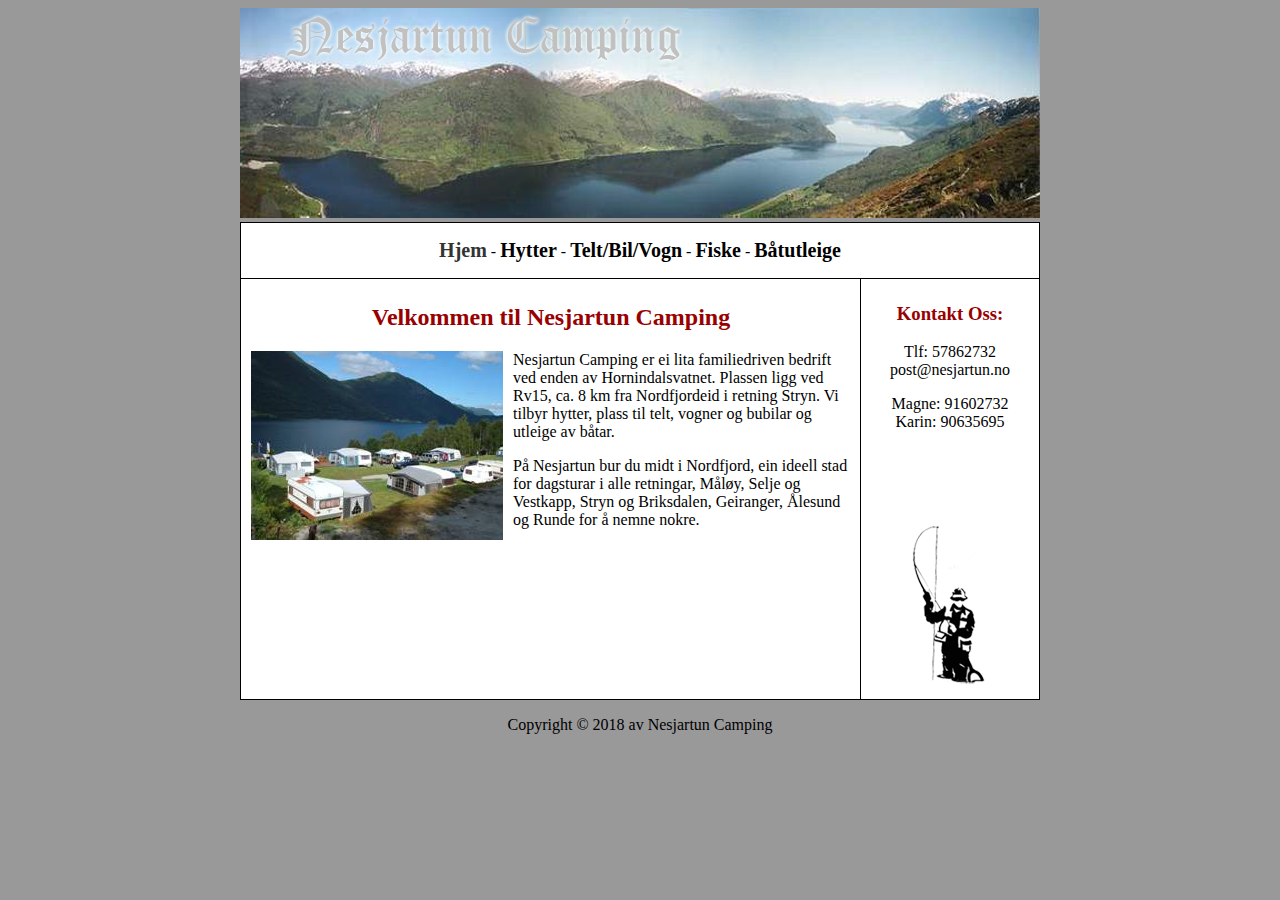
==== index.html @ 7fe9a0ff "Update index.html" ====
<!DOCTYPE html>
<html>
<head>
<meta http-equiv="Content-Type" content="text/html" />
<title>Nesjartun Camping</title>
<link rel="stylesheet" href="stylesheet.css" type="text/css" />
</head>

<body>
<div id="container">

<div id="header">
	<img src="images/header.png" alt=""/>
</div>

<div id="nav">
<p><a class="current" href="index.html">Hjem</a> - <a href="hytter.html">Hytter</a> - <a href="telt_bil_vogn.html">Telt/Bil/Vogn</a> - <a href="fiske.html">Fiske</a> - <a href="baatutleige.html">Båtutleige</a></p>
</div>

<div id="content">
<div id="main">
<h2>Velkommen til Nesjartun Camping</h2>
<img src="images/content/mal_clip_image002.jpg" alt="" width="252" height="189" style="margin-right:10px;float:left;"/>
<p>Nesjartun Camping er ei lita familiedriven bedrift ved enden av Hornindalsvatnet. Plassen ligg ved Rv15, ca. 8 km fra Nordfjordeid i retning Stryn. Vi tilbyr hytter, plass til  telt, vogner og bubilar og utleige av b&aring;tar.</p>
<p>P&aring; Nesjartun  bur du midt i Nordfjord, ein ideell stad for dagsturar i alle retningar, M&aring;l&oslash;y, Selje og Vestkapp, Stryn og Briksdalen, Geiranger, &Aring;lesund og Runde for &aring; nemne nokre.</p>
</div>

<div id="additional">
<h3>Kontakt Oss:</h3>
<p>Tlf: 57862732<br />post@nesjartun.no</p>

<p>
  Magne: 91602732<br />
  Karin: 90635695  </p>
  <p>&nbsp; </p>
</div>
<div class="bottomhack">&nbsp;</div>
</div>
</div>
</div>

<div id="footer">
<p>Copyright &copy; 2018 av Nesjartun Camping</p>
</div>

</body>
</html>
---- stylesheet.css ----
/* CSS Document */

body{
	text-align: center;
	background: #999999;
	font-family:"Times New Roman", Times, serif;
}

div#container{
	margin: 0 auto;
	padding: 0;
	width: 800px;
	/*Background #9999999 er med i body, den g�r i arv til container. Trenger ikke redeklarere den. */
	text-align: left;
	
}

div#lang{
	float:right;
	background:#999999;
	width:800px;
}
div#lang a{
	text-decoration:none;
}

img.lang{
	float:right;
	margin:5px;
	border:0px;
}

div#header{
	width:800px;
	height:auto;
	margin: 0 auto;
	background:#999999;
}
div#nav{
	text-align: center;
	border-bottom:1px solid;
	background:#FFF;
	border-left:1px solid;
	border-right:1px solid;
	border-top:1px solid;
}


div#nav a{
	font-size: 20px;
	font-weight:bold;
	text-decoration:none;
}

div#nav a:link{
	color:#000000;
}

div#nav a:visited{
	color:#000000;	
}

div#nav a:hover{
	color:#990000;	
}

div#nav a.current{
	color:#000000;	
	color:#333;
}

div#content{

	/*background:url(images/fiskemann.png) no-repeat right bottom;
	background-attachment: fixed;*/

	background-image:url(images/fiskemann.png);
	background-color: #fff;
	background-repeat:no-repeat;
	background-position:bottom right;
	border-left:1px solid;
	border-bottom:1px solid;
	border-right:1px solid; 
}

div#main{
	width: 600px;
	float: left;
	padding: 5px 2px 2px 10px;
}	
div#main a{
	text-decoration:none;
}

div#additional{
	width: 178px;
	float: right;
	padding-top:5px;
	padding-bottom: 200px;
	text-align: center;
	border-left: 1px solid #000;
	height:inherit;
}

div#additional a{
	font-size: 12px;
	font-weight:bold;
	text-decoration:none;
}

div#additional a:link{
	color:#000000;
}

div#additional a:visited{
	color:#000000;	
}

div#additional a:hover{
	color:#990000;	
}
	
div#footer{
	margin: 0 auto;
	clear: both;
}

h2{
	color:#900;
	text-align: center;
}
h3{
	color:#900;
}

.bottomhack {
	width: 619px;
	clear: both;
	border-right: 1px solid #000;
}
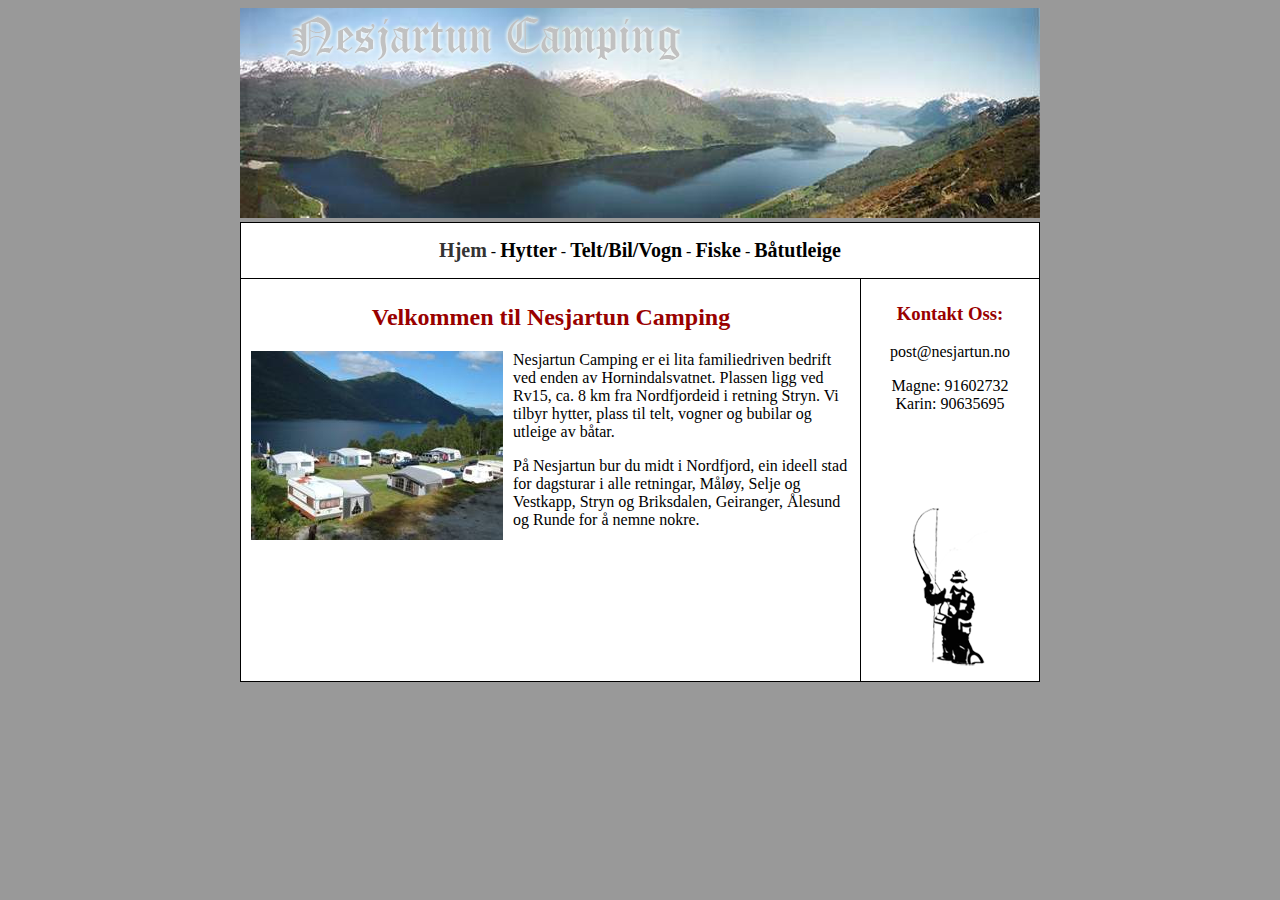
==== commit 4fb71f34: "Update index.html" ====
--- a/index.html
+++ b/index.html
@@ -1,7 +1,7 @@
 <!DOCTYPE html>
 <html>
 <head>
-<meta http-equiv="Content-Type" content="text/html" />
+<meta charset="UTF-8">
 <title>Nesjartun Camping</title>
 <link rel="stylesheet" href="stylesheet.css" type="text/css" />
 </head>
@@ -27,7 +27,7 @@
 
 <div id="additional">
 <h3>Kontakt Oss:</h3>
-<p>Tlf: 57862732<br />post@nesjartun.no</p>
+<p>post@nesjartun.no</p>
 
 <p>
   Magne: 91602732<br />
@@ -40,7 +40,7 @@
 </div>
 
 <div id="footer">
-<p>Copyright &copy; 2018 av Nesjartun Camping</p>
+<p></p>
 </div>
 
 </body>
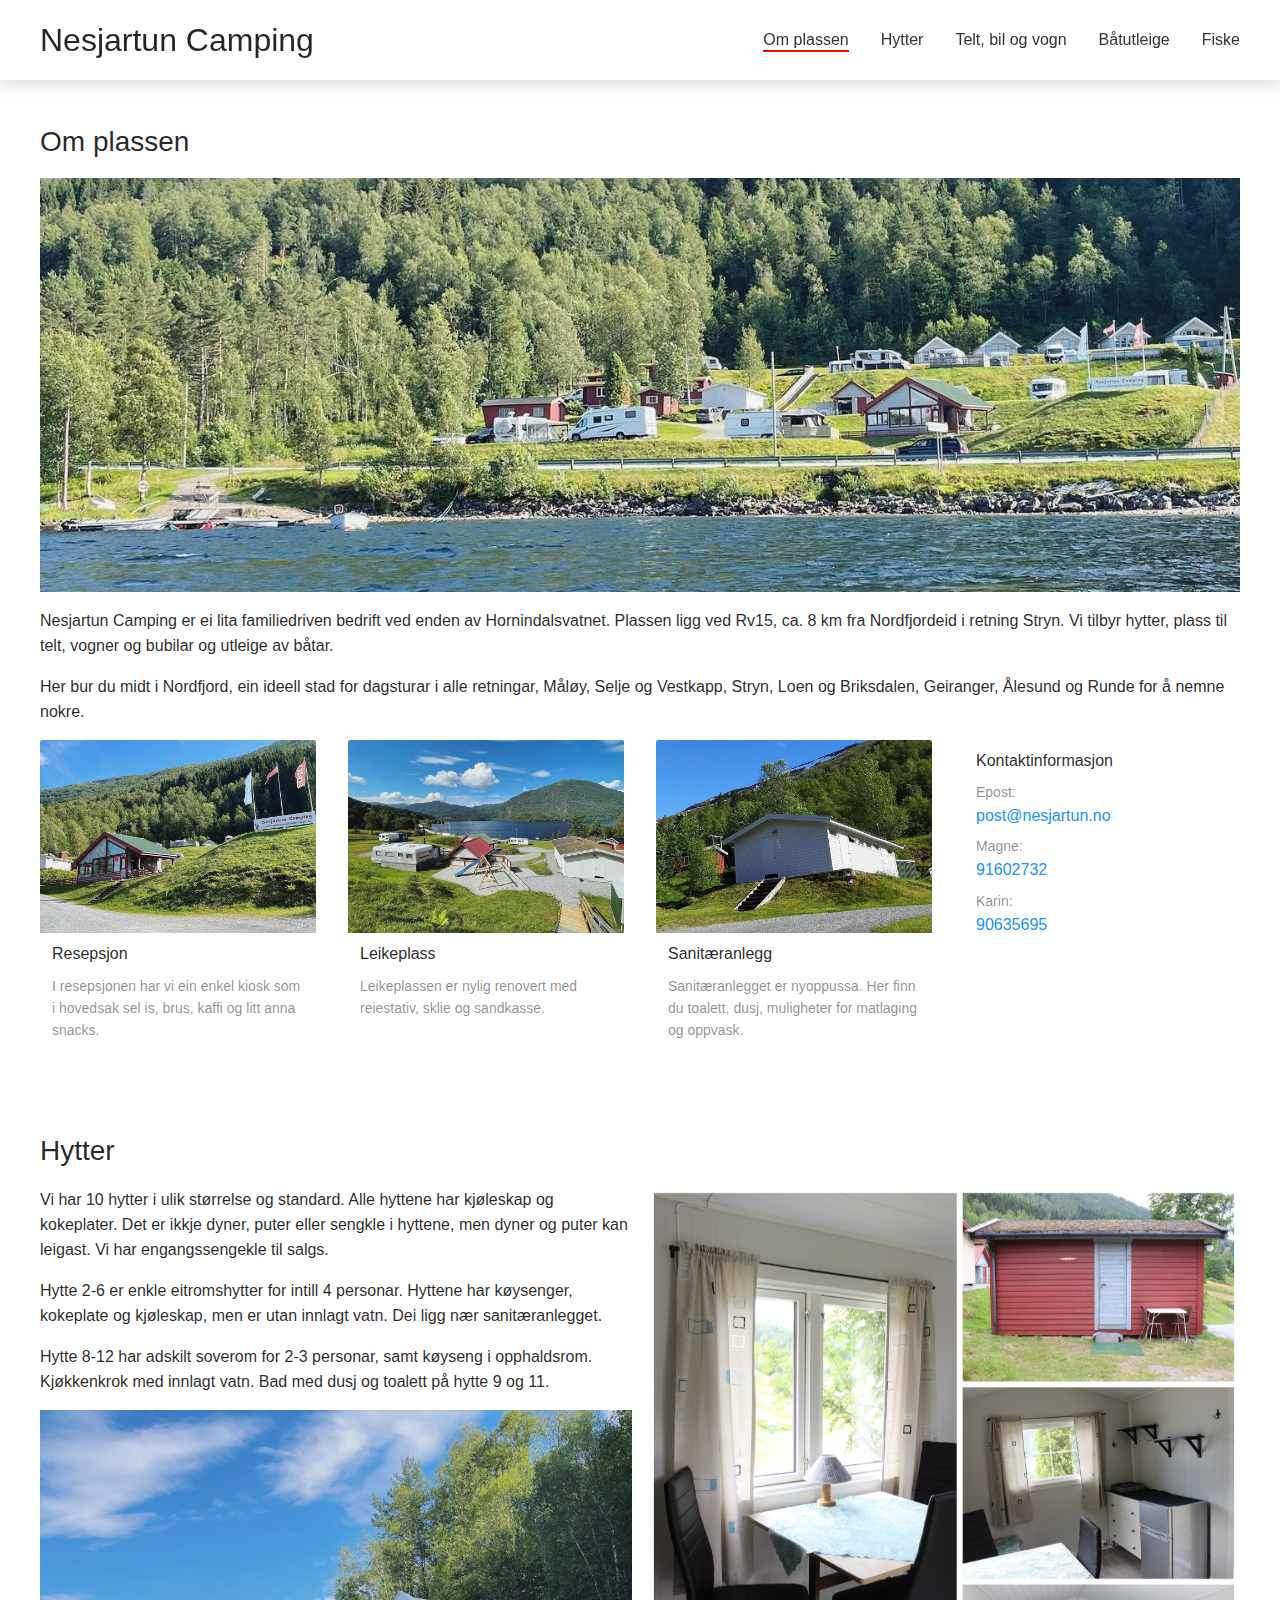
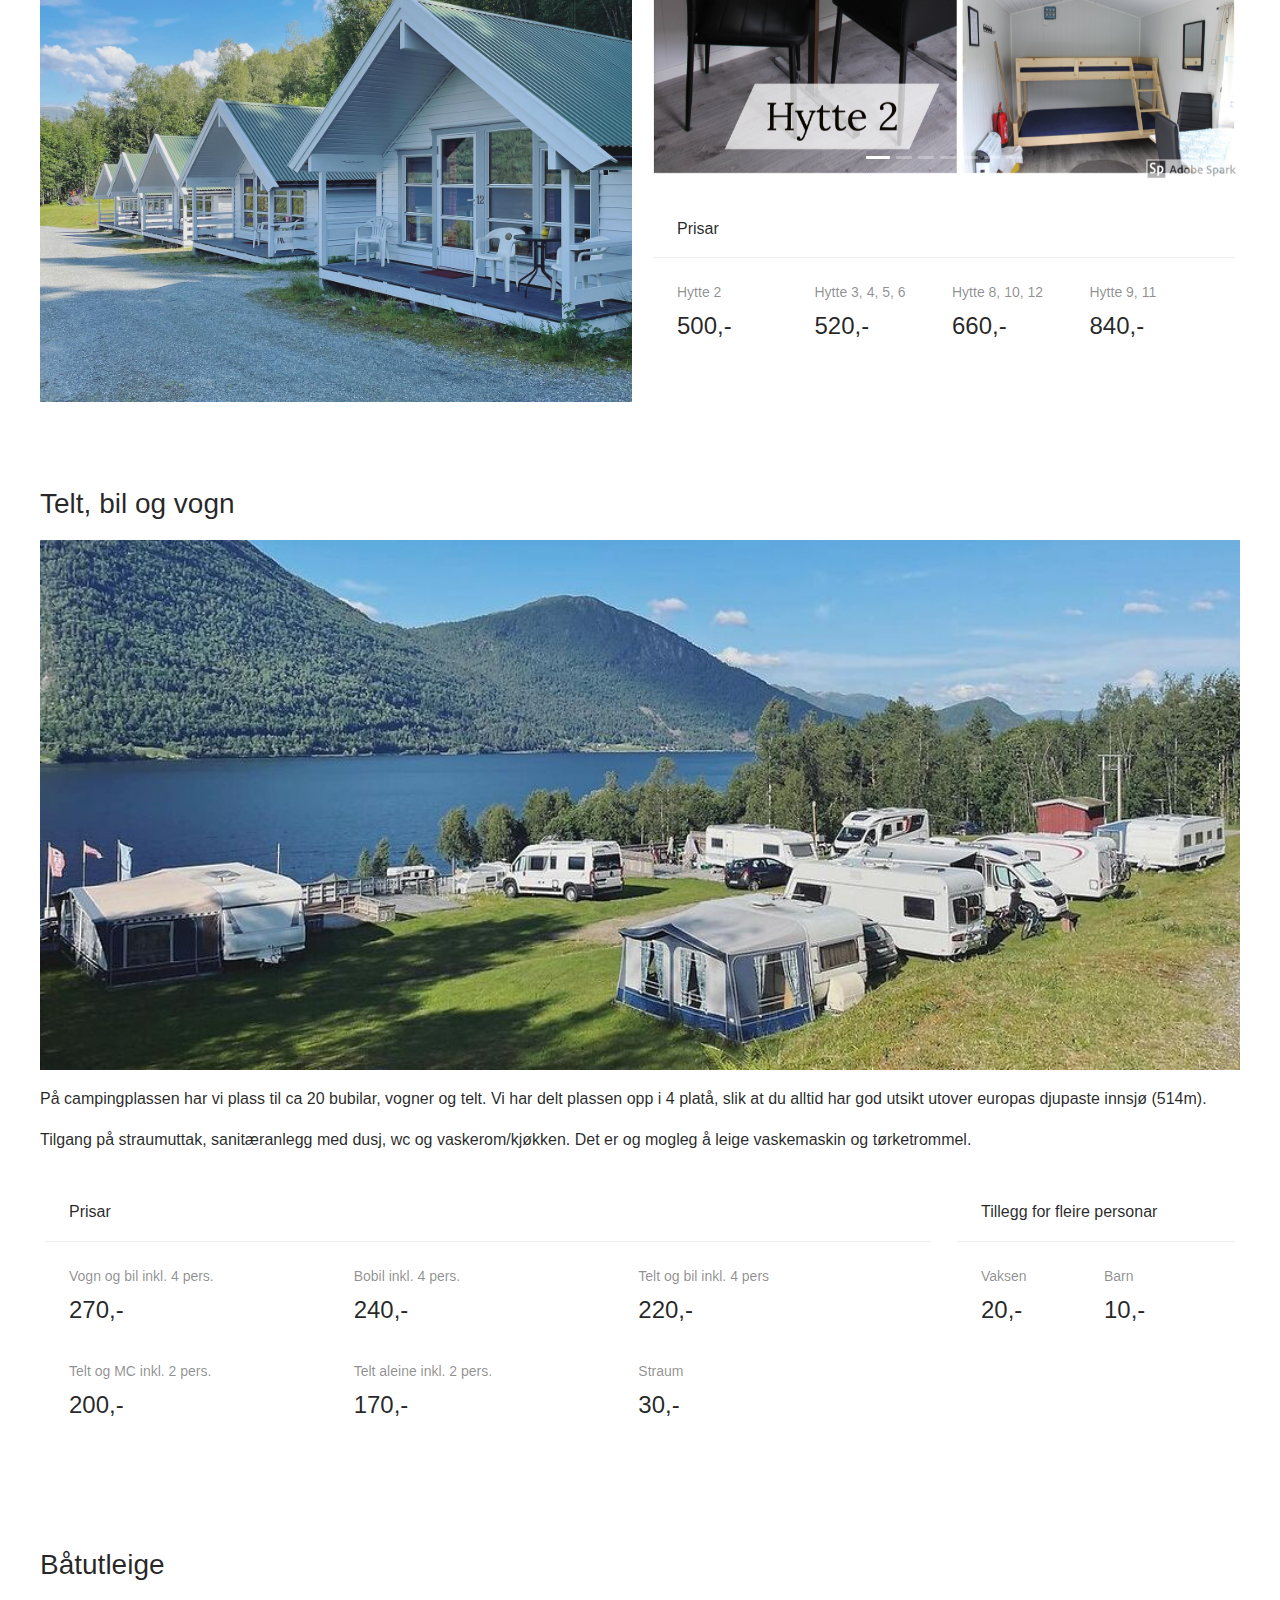
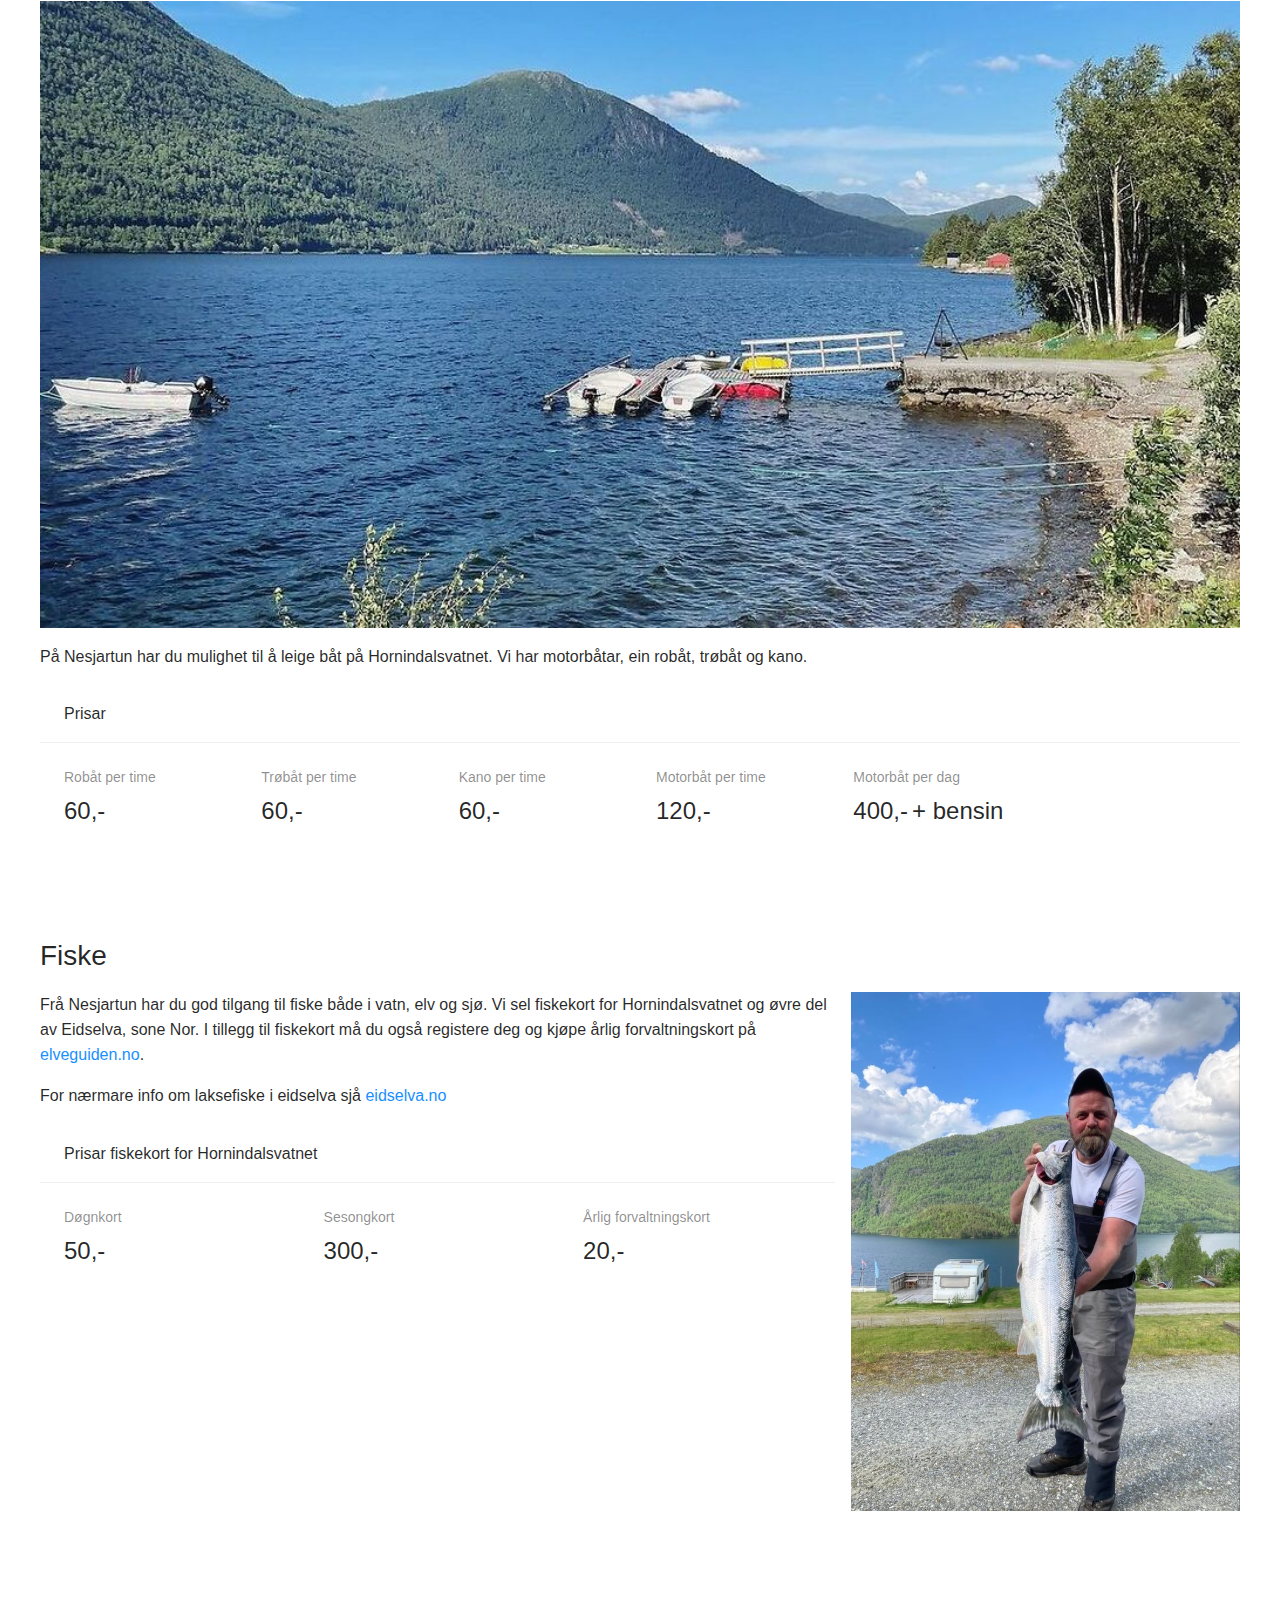
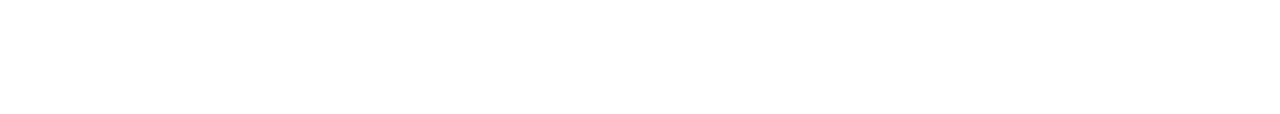
==== commit 38ffcf82: "new version" ====
--- a/index.html
+++ b/index.html
@@ -1,47 +1 @@
-<!DOCTYPE html>
-<html>
-<head>
-<meta charset="UTF-8">
-<title>Nesjartun Camping</title>
-<link rel="stylesheet" href="stylesheet.css" type="text/css" />
-</head>
-
-<body>
-<div id="container">
-
-<div id="header">
-	<img src="images/header.png" alt=""/>
-</div>
-
-<div id="nav">
-<p><a class="current" href="index.html">Hjem</a> - <a href="hytter.html">Hytter</a> - <a href="telt_bil_vogn.html">Telt/Bil/Vogn</a> - <a href="fiske.html">Fiske</a> - <a href="baatutleige.html">Båtutleige</a></p>
-</div>
-
-<div id="content">
-<div id="main">
-<h2>Velkommen til Nesjartun Camping</h2>
-<img src="images/content/mal_clip_image002.jpg" alt="" width="252" height="189" style="margin-right:10px;float:left;"/>
-<p>Nesjartun Camping er ei lita familiedriven bedrift ved enden av Hornindalsvatnet. Plassen ligg ved Rv15, ca. 8 km fra Nordfjordeid i retning Stryn. Vi tilbyr hytter, plass til  telt, vogner og bubilar og utleige av b&aring;tar.</p>
-<p>P&aring; Nesjartun  bur du midt i Nordfjord, ein ideell stad for dagsturar i alle retningar, M&aring;l&oslash;y, Selje og Vestkapp, Stryn og Briksdalen, Geiranger, &Aring;lesund og Runde for &aring; nemne nokre.</p>
-</div>
-
-<div id="additional">
-<h3>Kontakt Oss:</h3>
-<p>post@nesjartun.no</p>
-
-<p>
-  Magne: 91602732<br />
-  Karin: 90635695  </p>
-  <p>&nbsp; </p>
-</div>
-<div class="bottomhack">&nbsp;</div>
-</div>
-</div>
-</div>
-
-<div id="footer">
-<p></p>
-</div>
-
-</body>
-</html>
+<!doctype html><html lang="en"><head><meta charset="utf-8"/><meta name="viewport" content="width=device-width,initial-scale=1"/><meta name="theme-color" content="#000000"/><meta name="description" content=""/><link rel="apple-touch-icon" href="./logo192.png"/><link rel="manifest" href="./manifest.json"/><title>Nesjartun Camping</title><script defer="defer" src="./static/js/main.02d93a96.js"></script><link href="./static/css/main.74d9a696.css" rel="stylesheet"></head><body><noscript>You need to enable JavaScript to run this app.</noscript><div id="root"></div></body></html>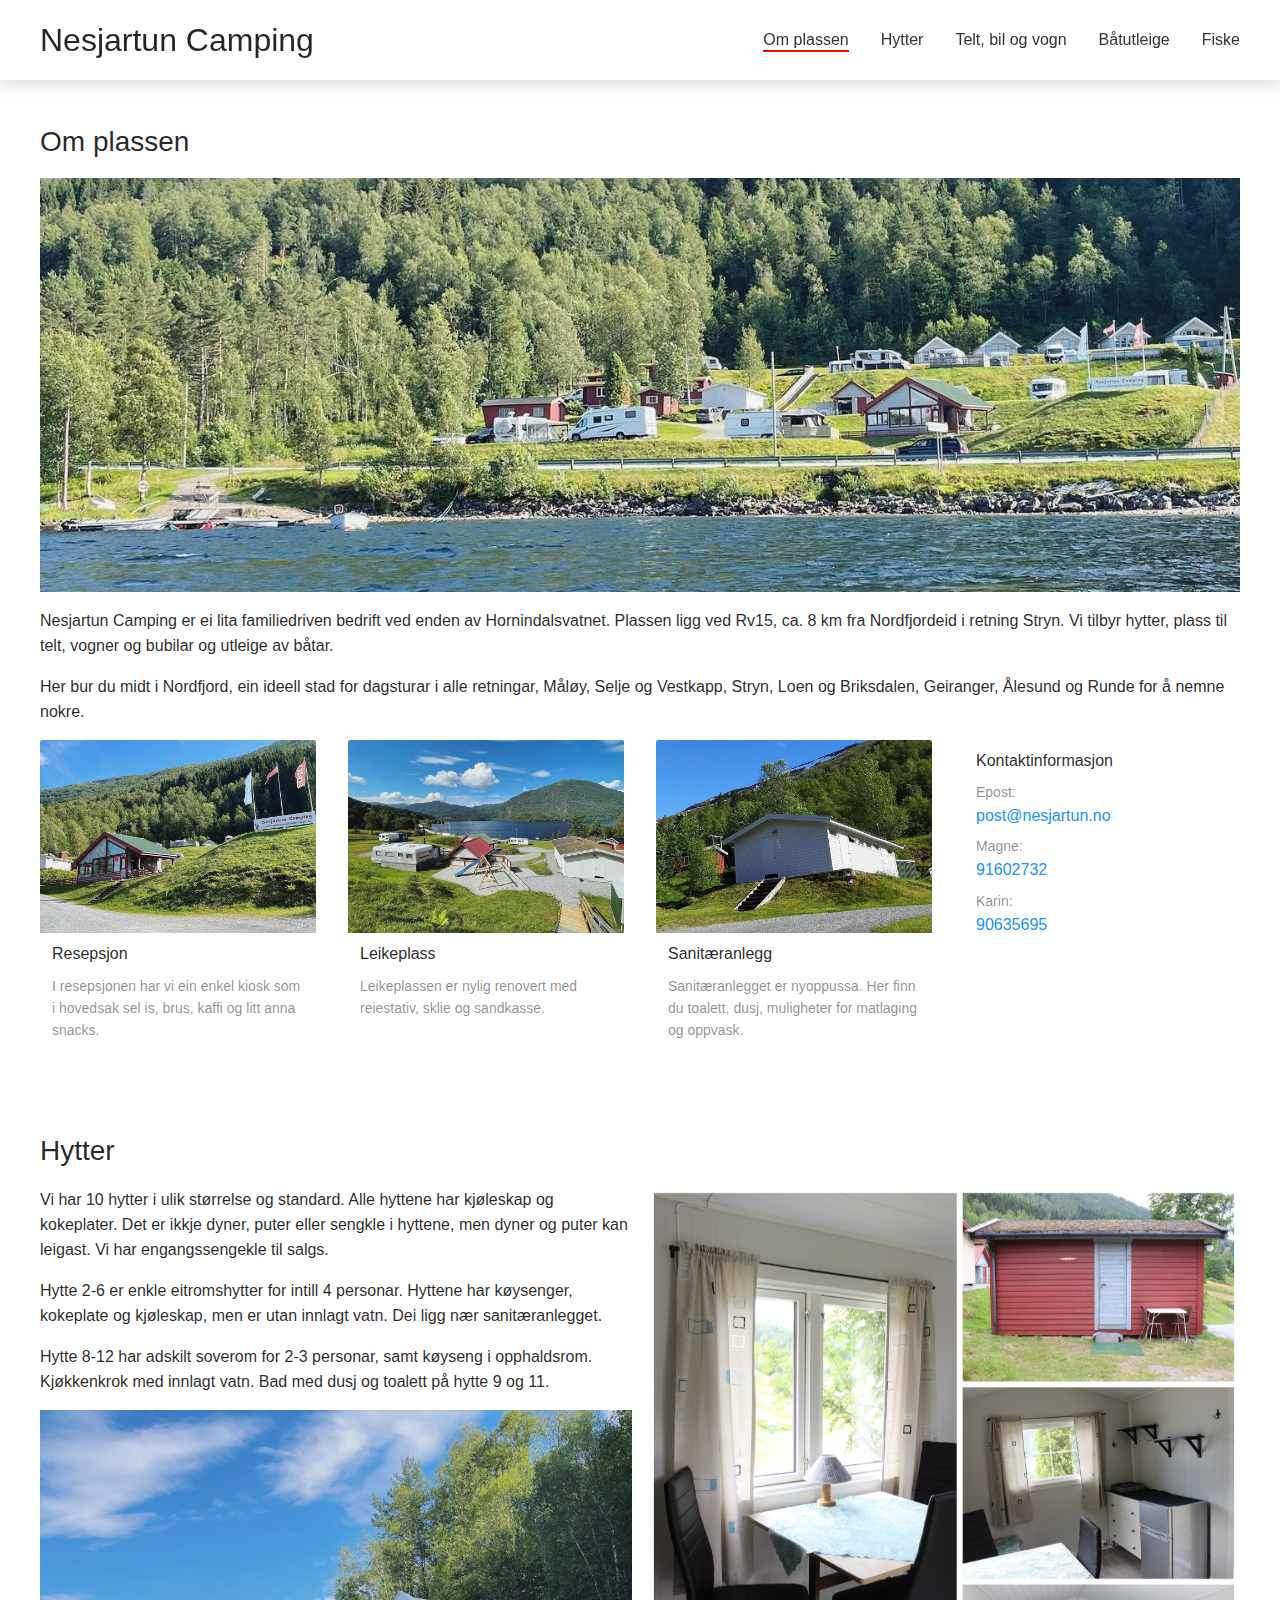
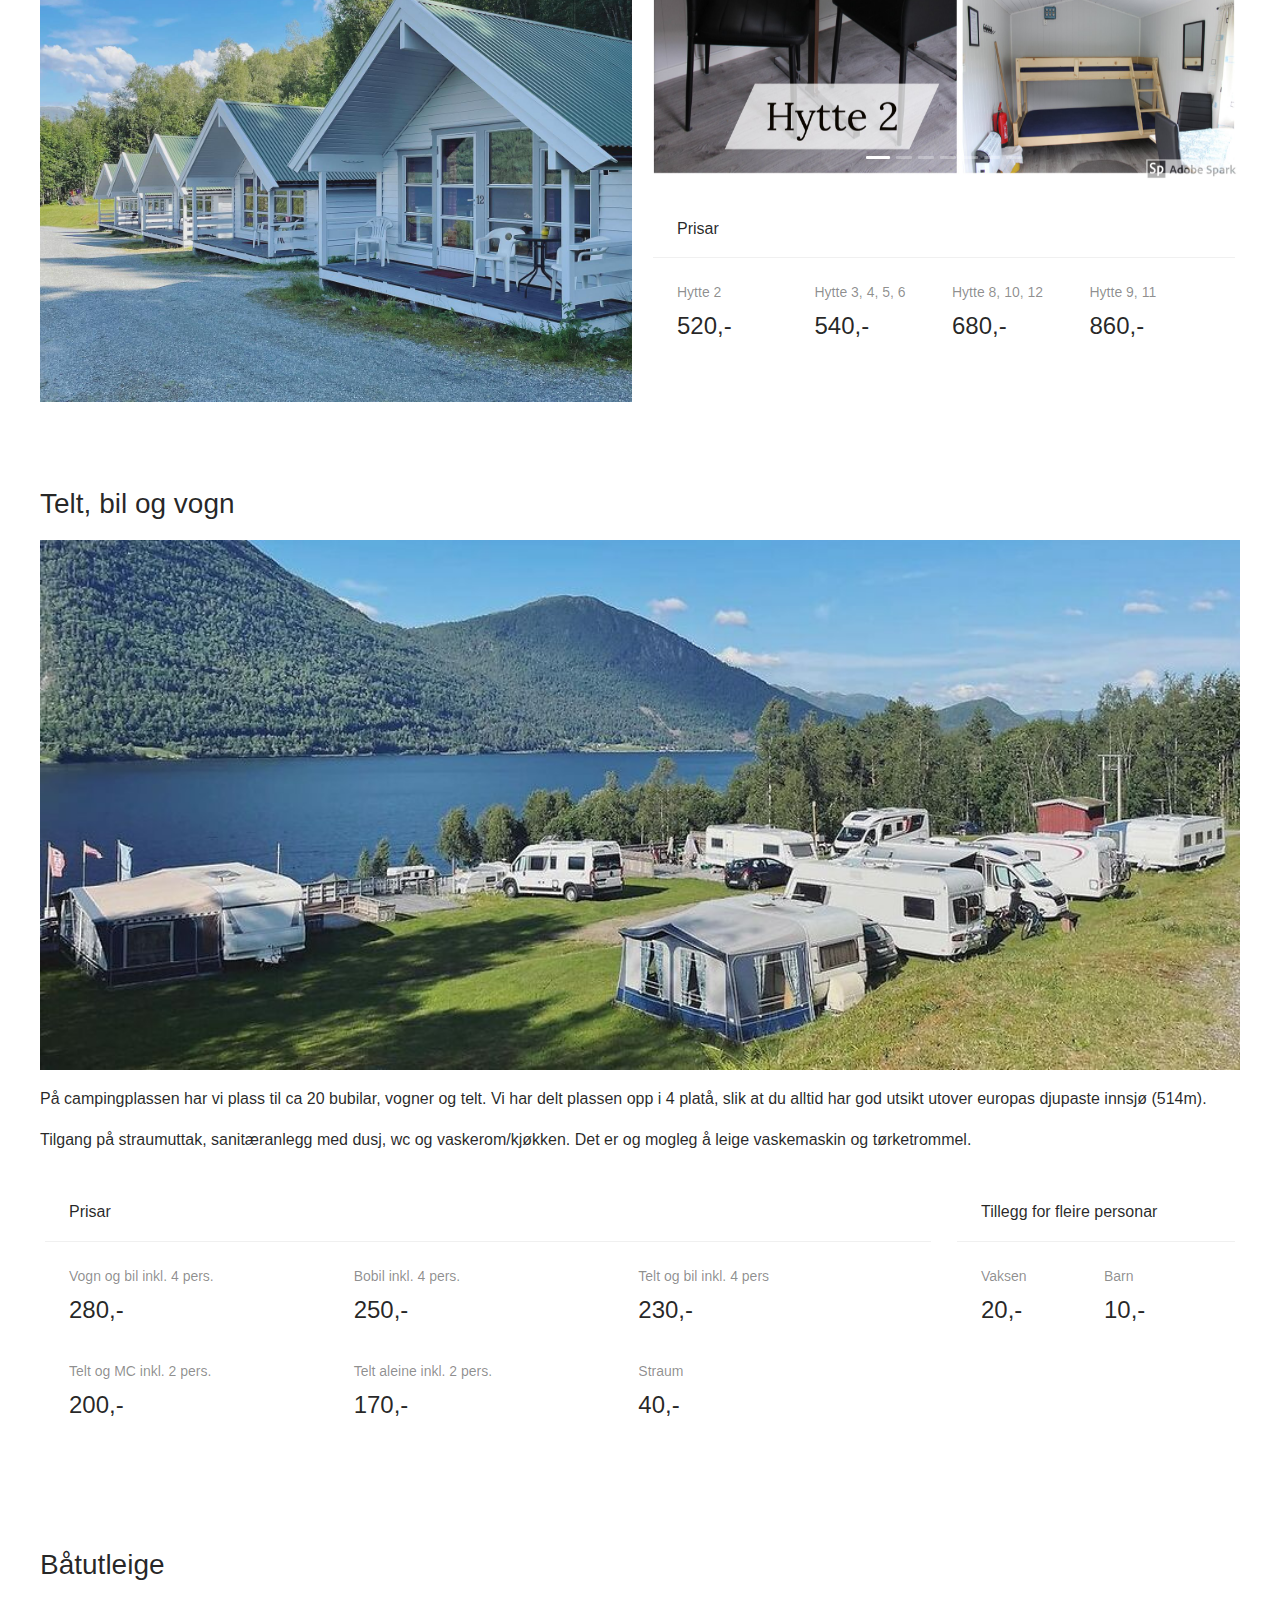
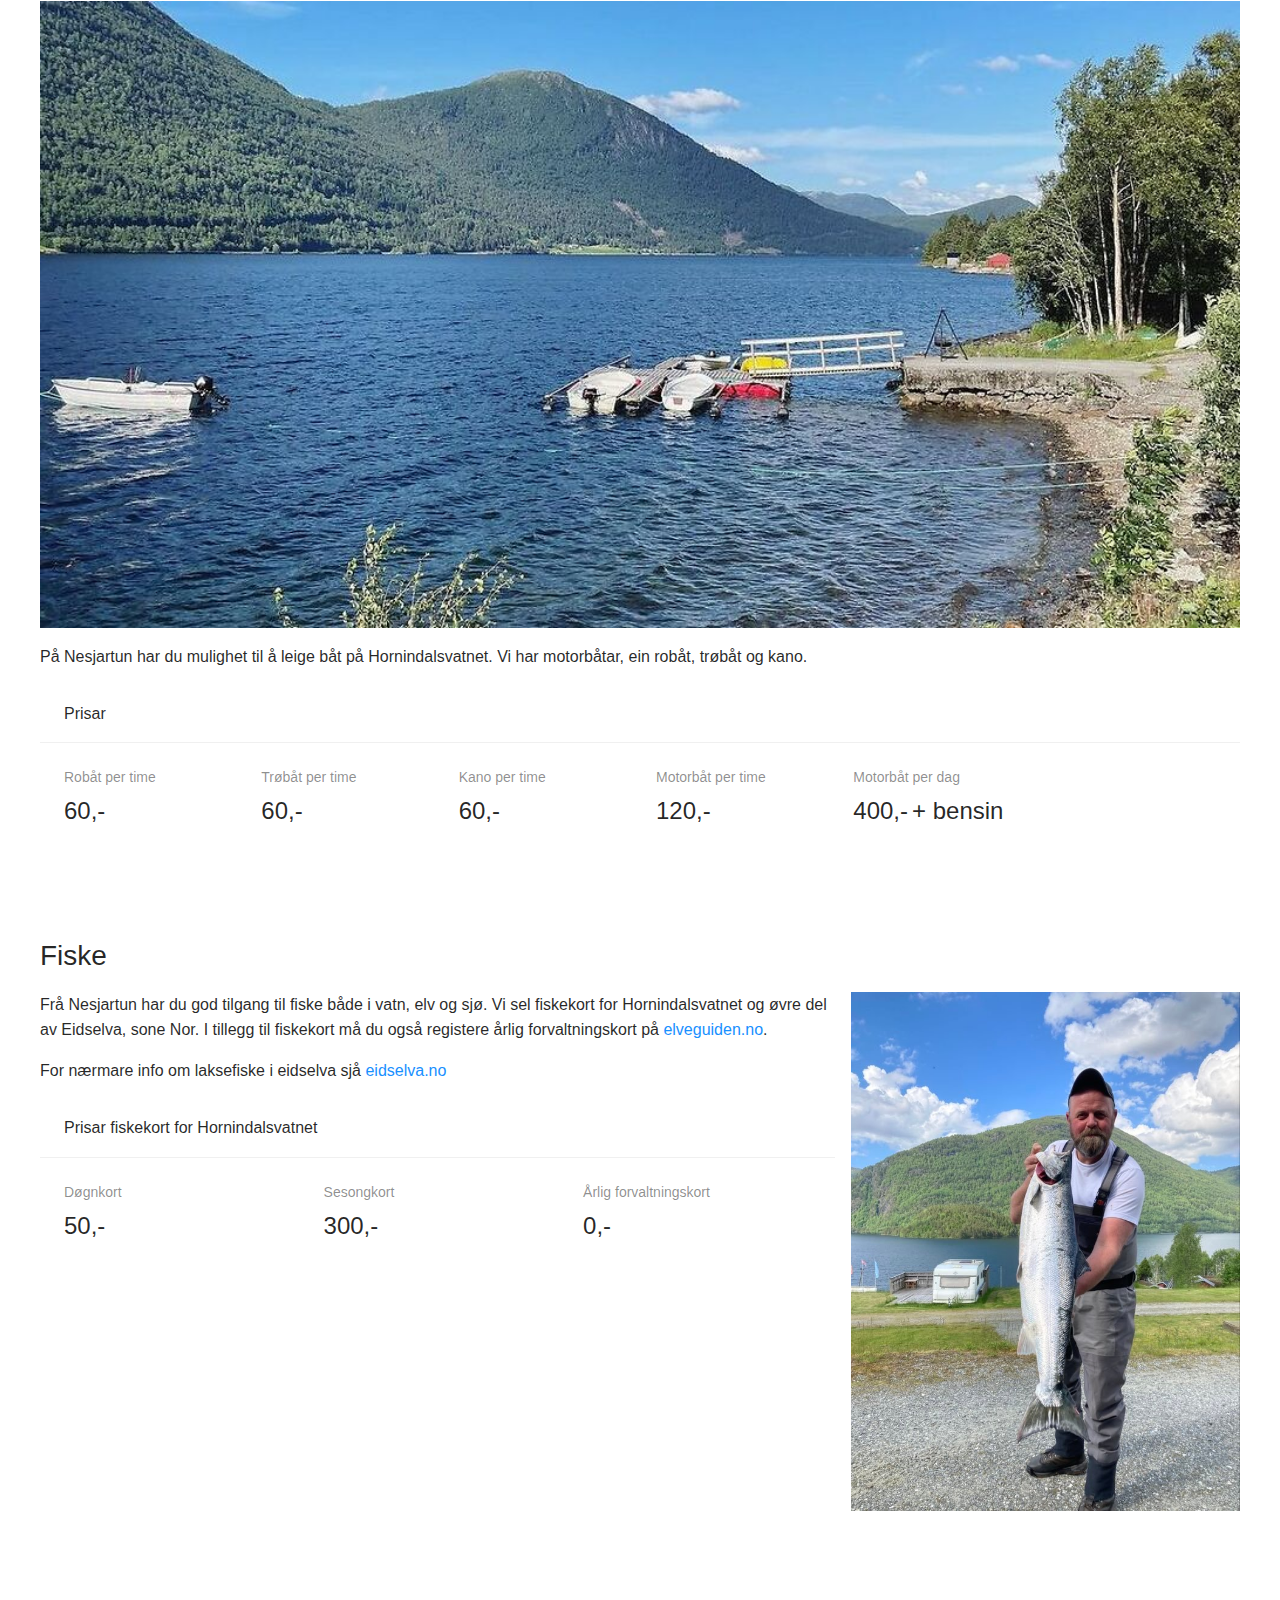
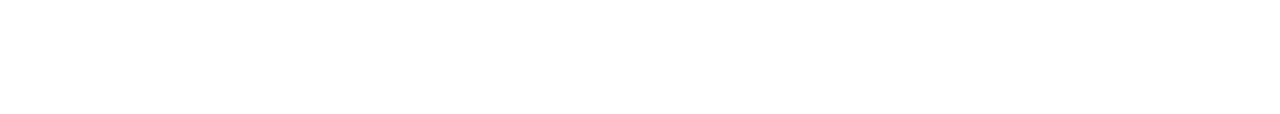
==== commit 4e7670ba: "update prices" ====
--- a/index.html
+++ b/index.html
@@ -1 +1 @@
-<!doctype html><html lang="en"><head><meta charset="utf-8"/><meta name="viewport" content="width=device-width,initial-scale=1"/><meta name="theme-color" content="#000000"/><meta name="description" content=""/><link rel="apple-touch-icon" href="./logo192.png"/><link rel="manifest" href="./manifest.json"/><title>Nesjartun Camping</title><script defer="defer" src="./static/js/main.02d93a96.js"></script><link href="./static/css/main.74d9a696.css" rel="stylesheet"></head><body><noscript>You need to enable JavaScript to run this app.</noscript><div id="root"></div></body></html>+<!doctype html><html lang="en"><head><meta charset="utf-8"/><meta name="viewport" content="width=device-width,initial-scale=1"/><meta name="theme-color" content="#000000"/><meta name="description" content=""/><link rel="apple-touch-icon" href="./logo192.png"/><link rel="manifest" href="./manifest.json"/><title>Nesjartun Camping</title><script defer="defer" src="./static/js/main.782cce8e.js"></script><link href="./static/css/main.74d9a696.css" rel="stylesheet"></head><body><noscript>You need to enable JavaScript to run this app.</noscript><div id="root"></div></body></html>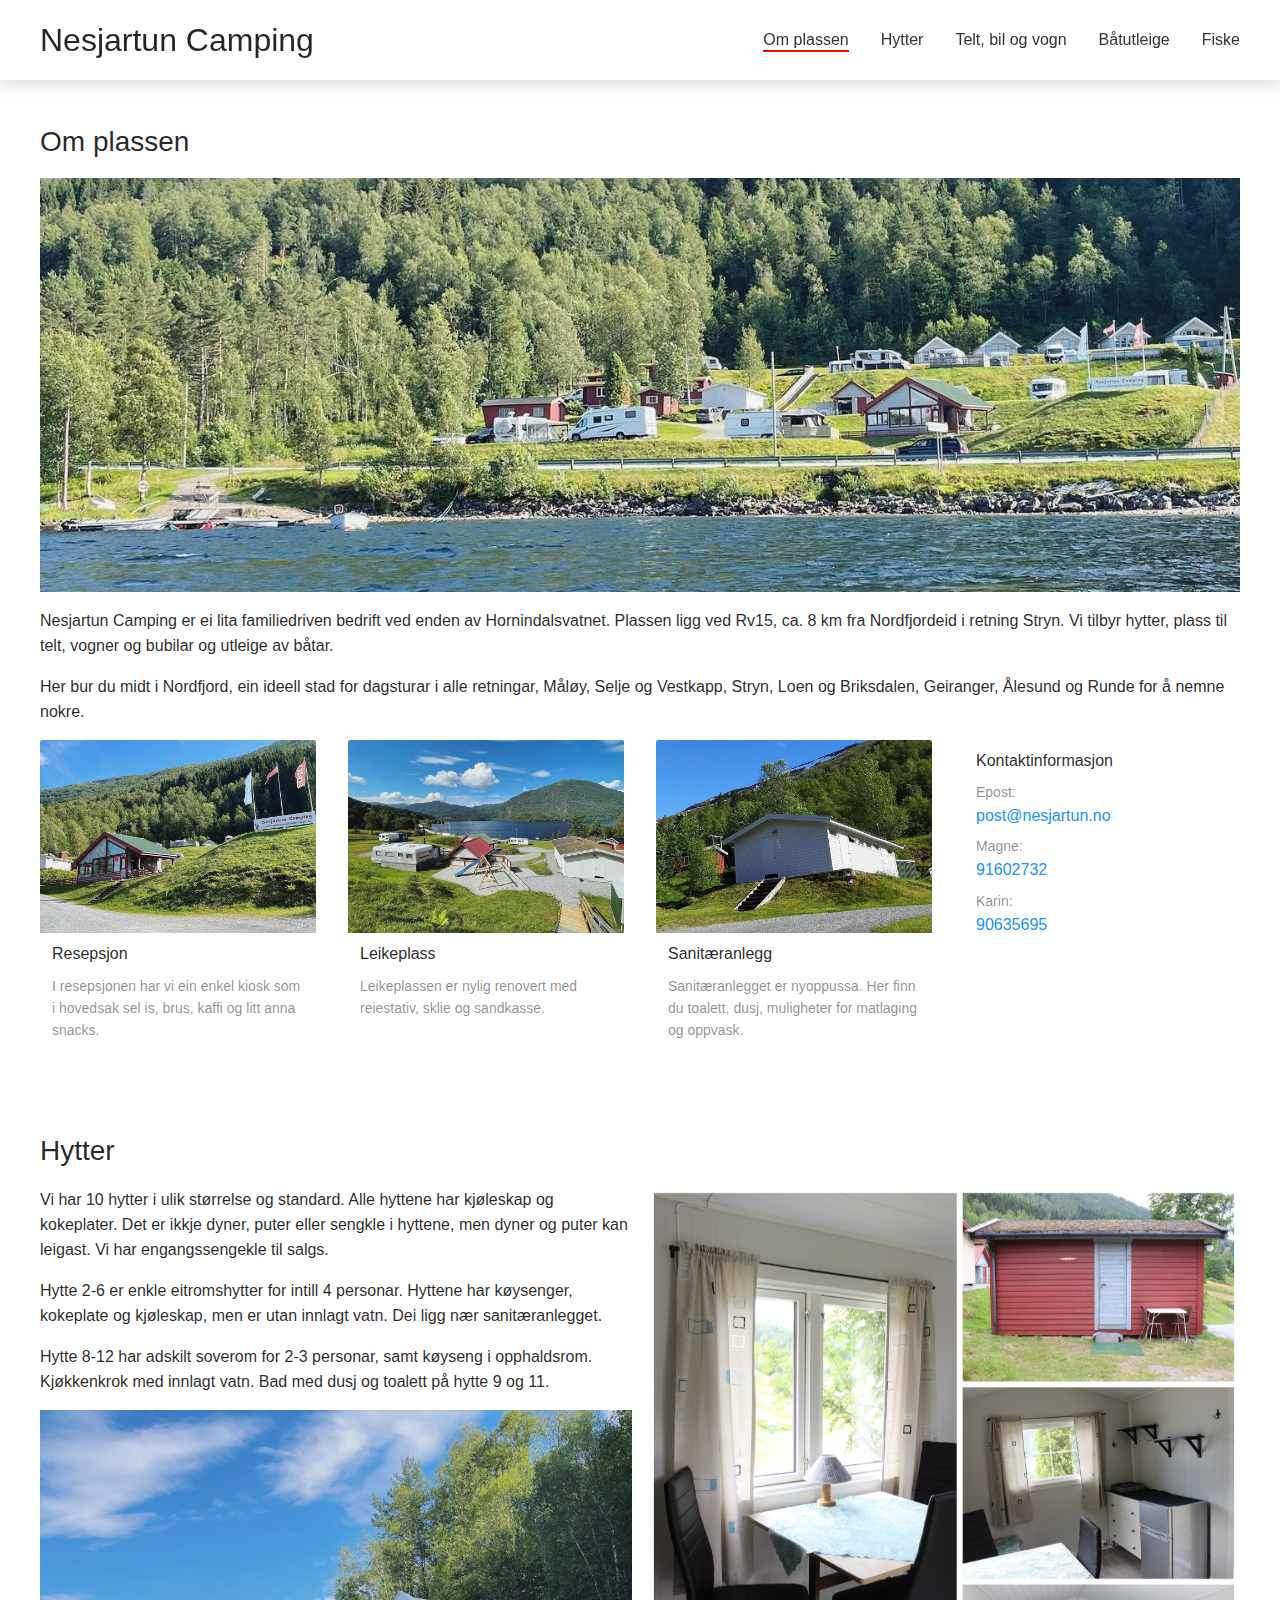
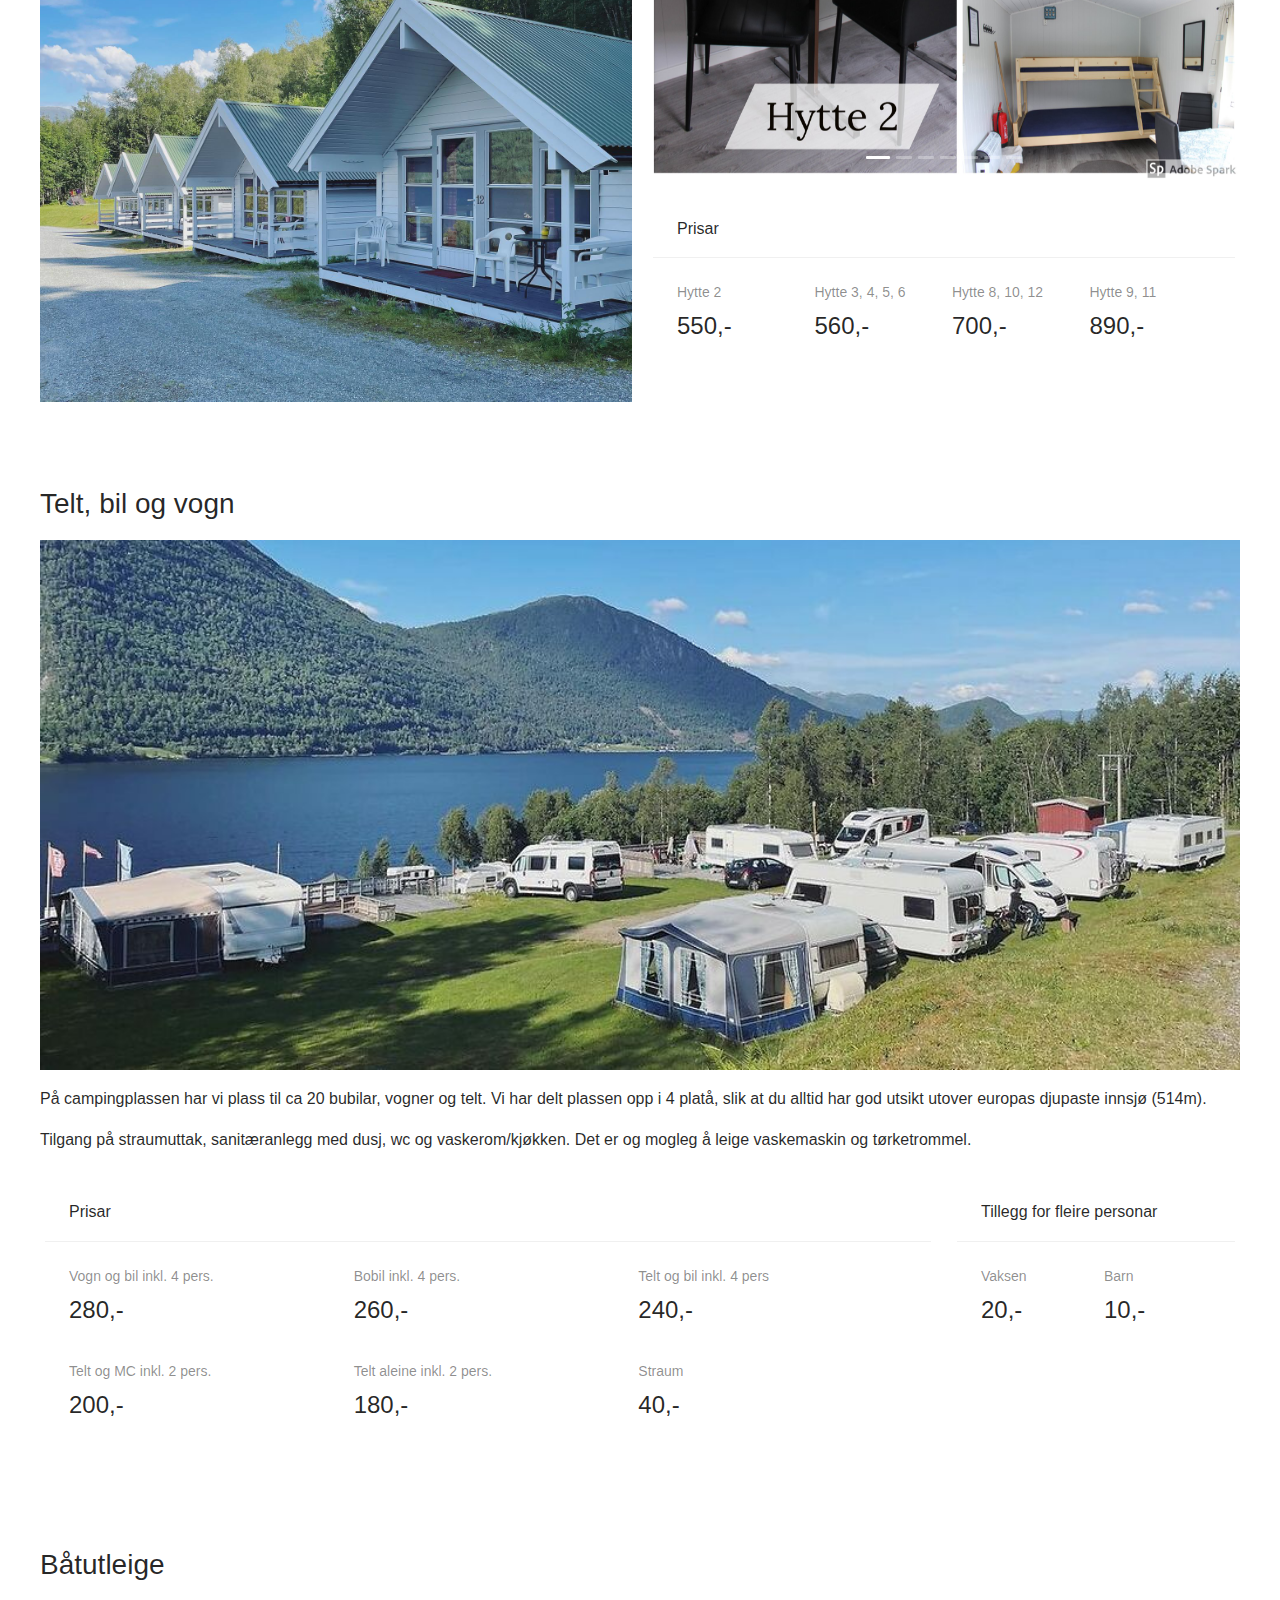
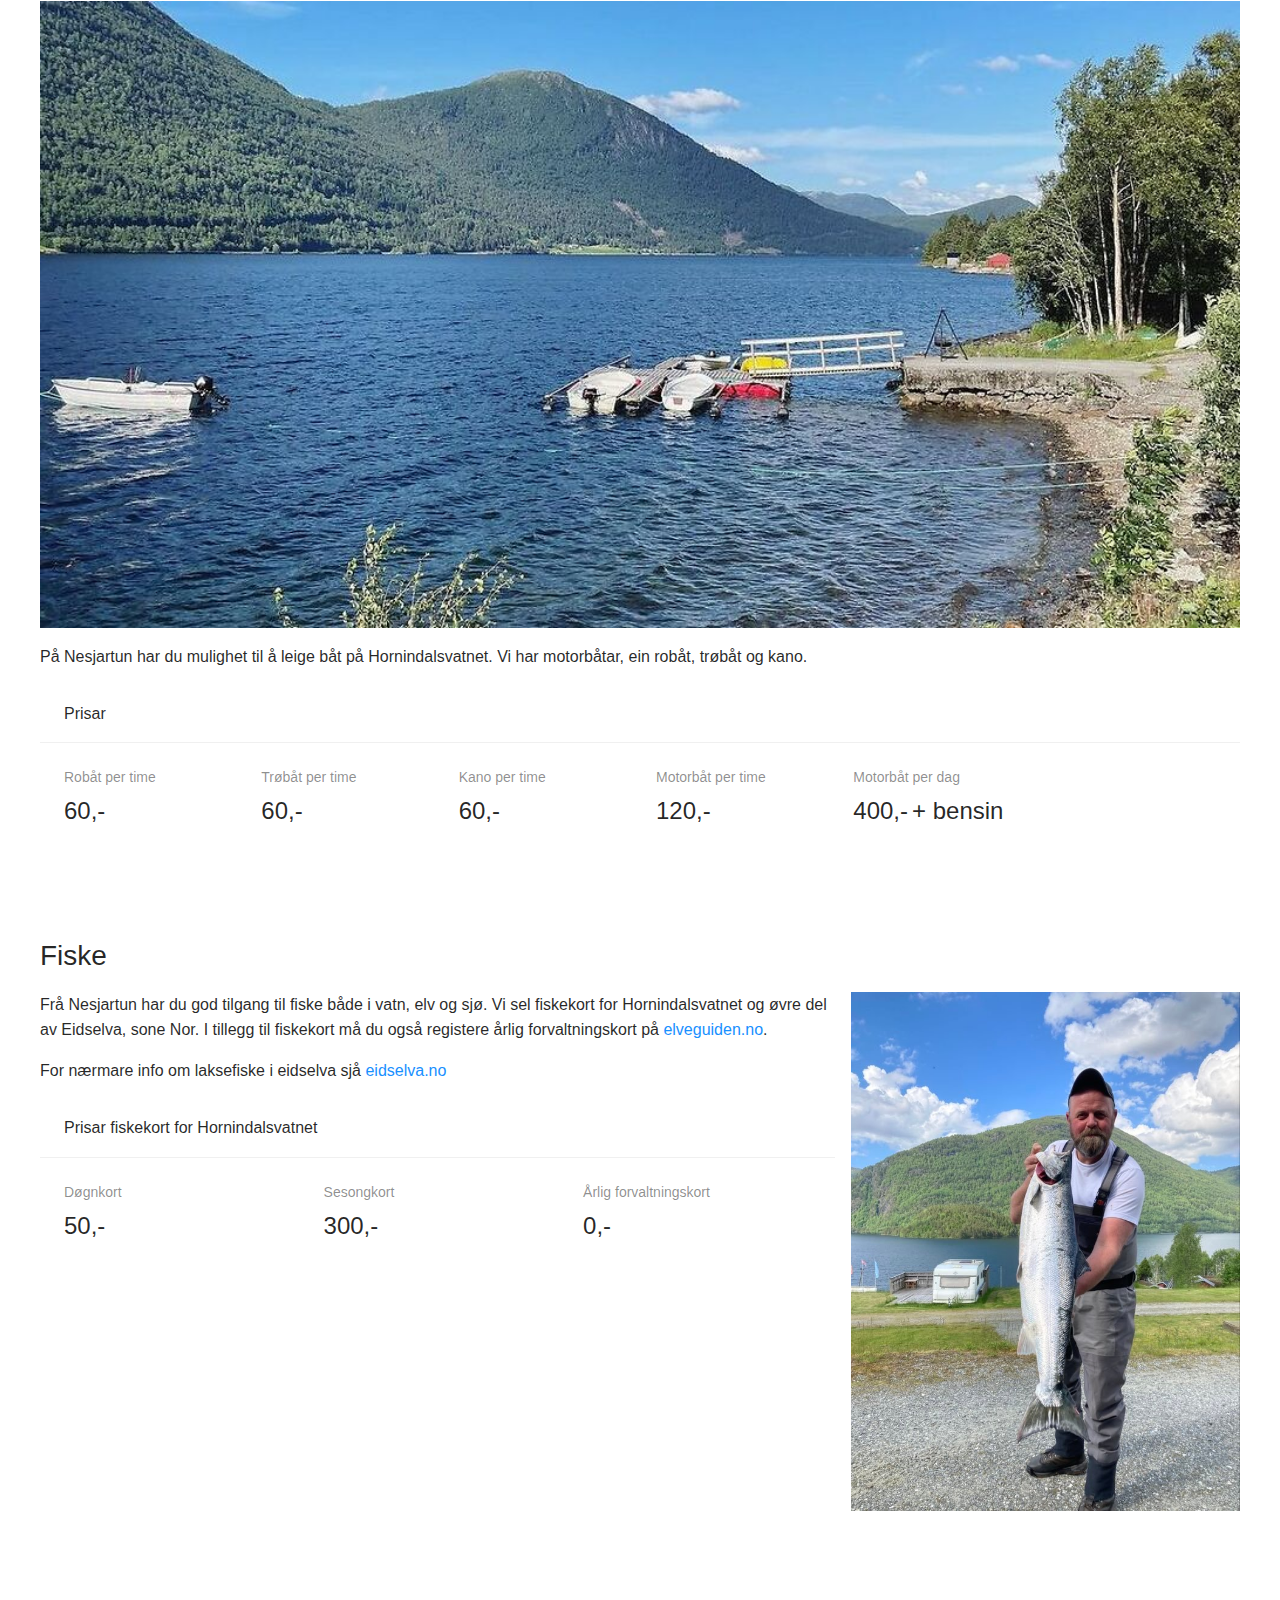
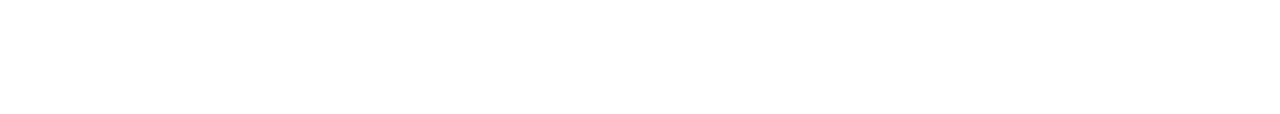
==== commit f9461b5a: "update prices" ====
--- a/index.html
+++ b/index.html
@@ -1 +1 @@
-<!doctype html><html lang="en"><head><meta charset="utf-8"/><meta name="viewport" content="width=device-width,initial-scale=1"/><meta name="theme-color" content="#000000"/><meta name="description" content=""/><link rel="apple-touch-icon" href="./logo192.png"/><link rel="manifest" href="./manifest.json"/><title>Nesjartun Camping</title><script defer="defer" src="./static/js/main.782cce8e.js"></script><link href="./static/css/main.74d9a696.css" rel="stylesheet"></head><body><noscript>You need to enable JavaScript to run this app.</noscript><div id="root"></div></body></html>+<!doctype html><html lang="en"><head><meta charset="utf-8"/><meta name="viewport" content="width=device-width,initial-scale=1"/><meta name="theme-color" content="#000000"/><meta name="description" content=""/><link rel="apple-touch-icon" href="./logo192.png"/><link rel="manifest" href="./manifest.json"/><title>Nesjartun Camping</title><script defer="defer" src="./static/js/main.c28aa9fe.js"></script><link href="./static/css/main.74d9a696.css" rel="stylesheet"></head><body><noscript>You need to enable JavaScript to run this app.</noscript><div id="root"></div></body></html>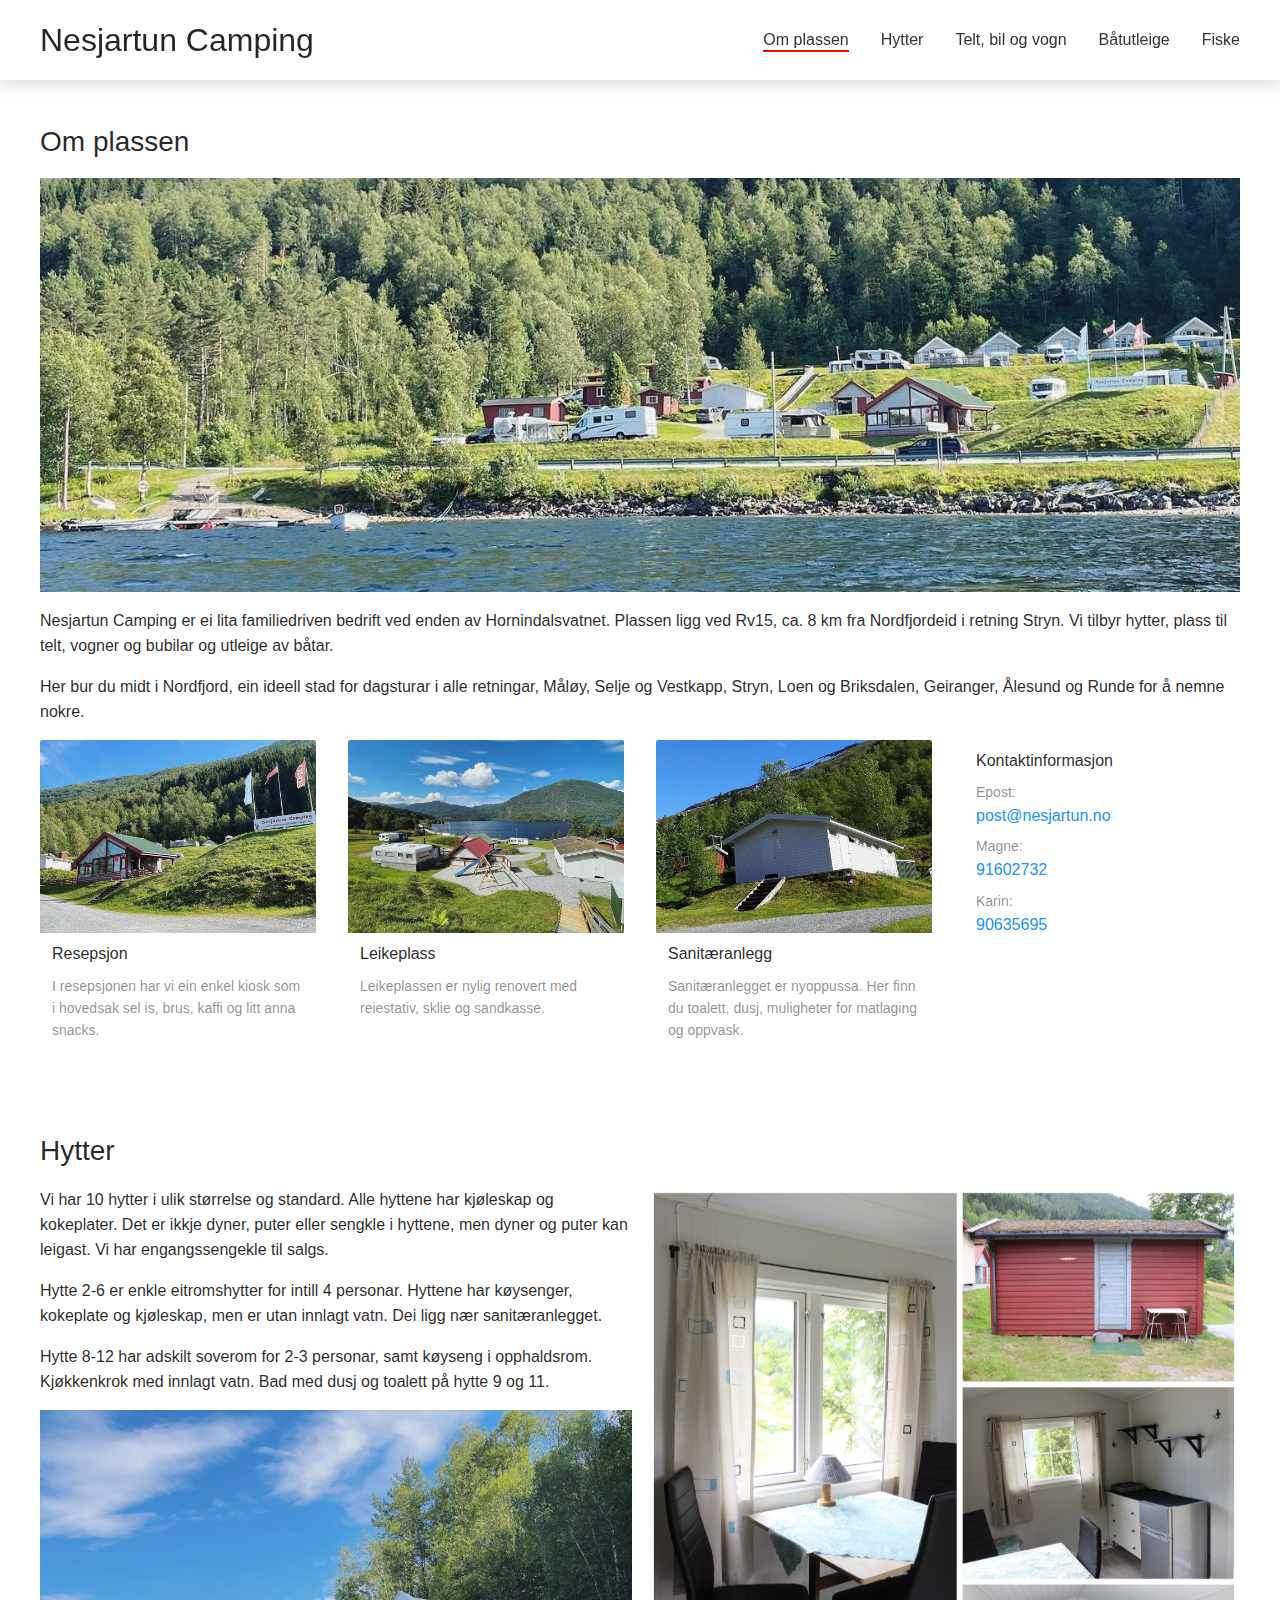
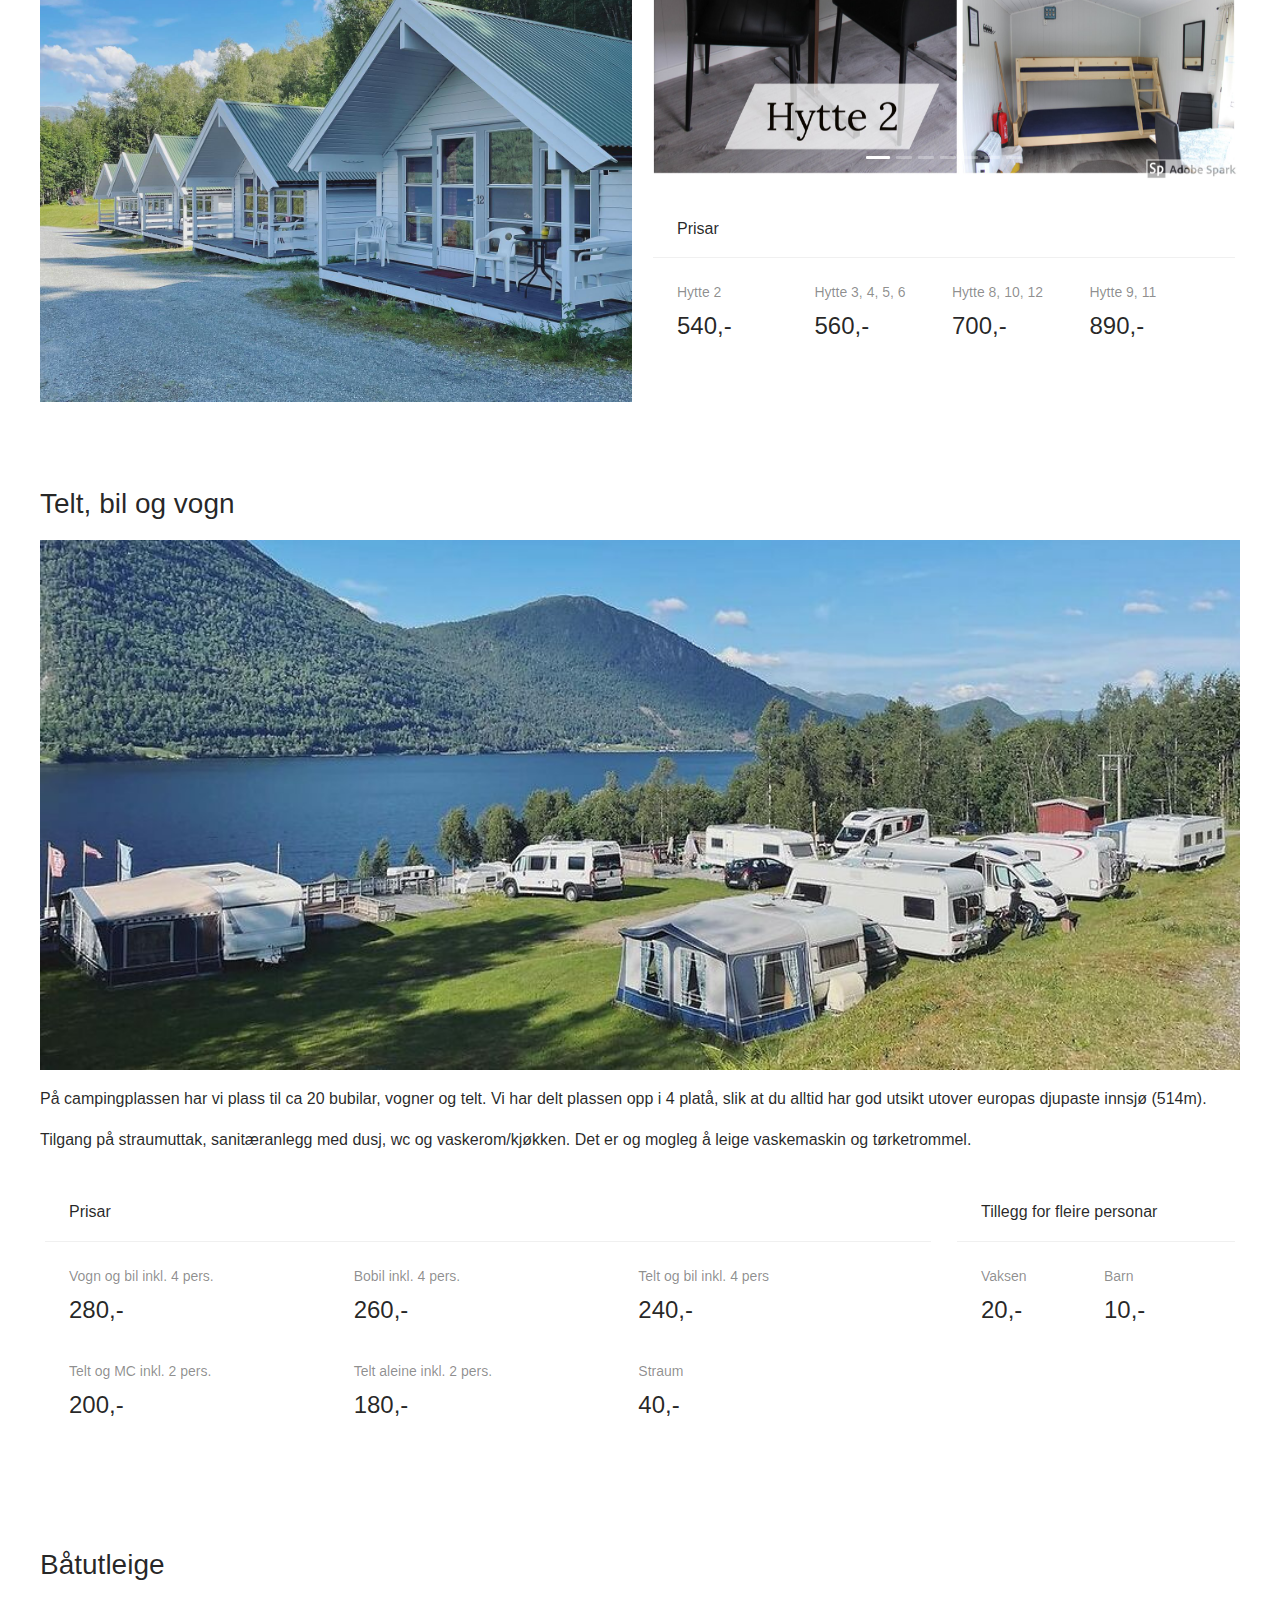
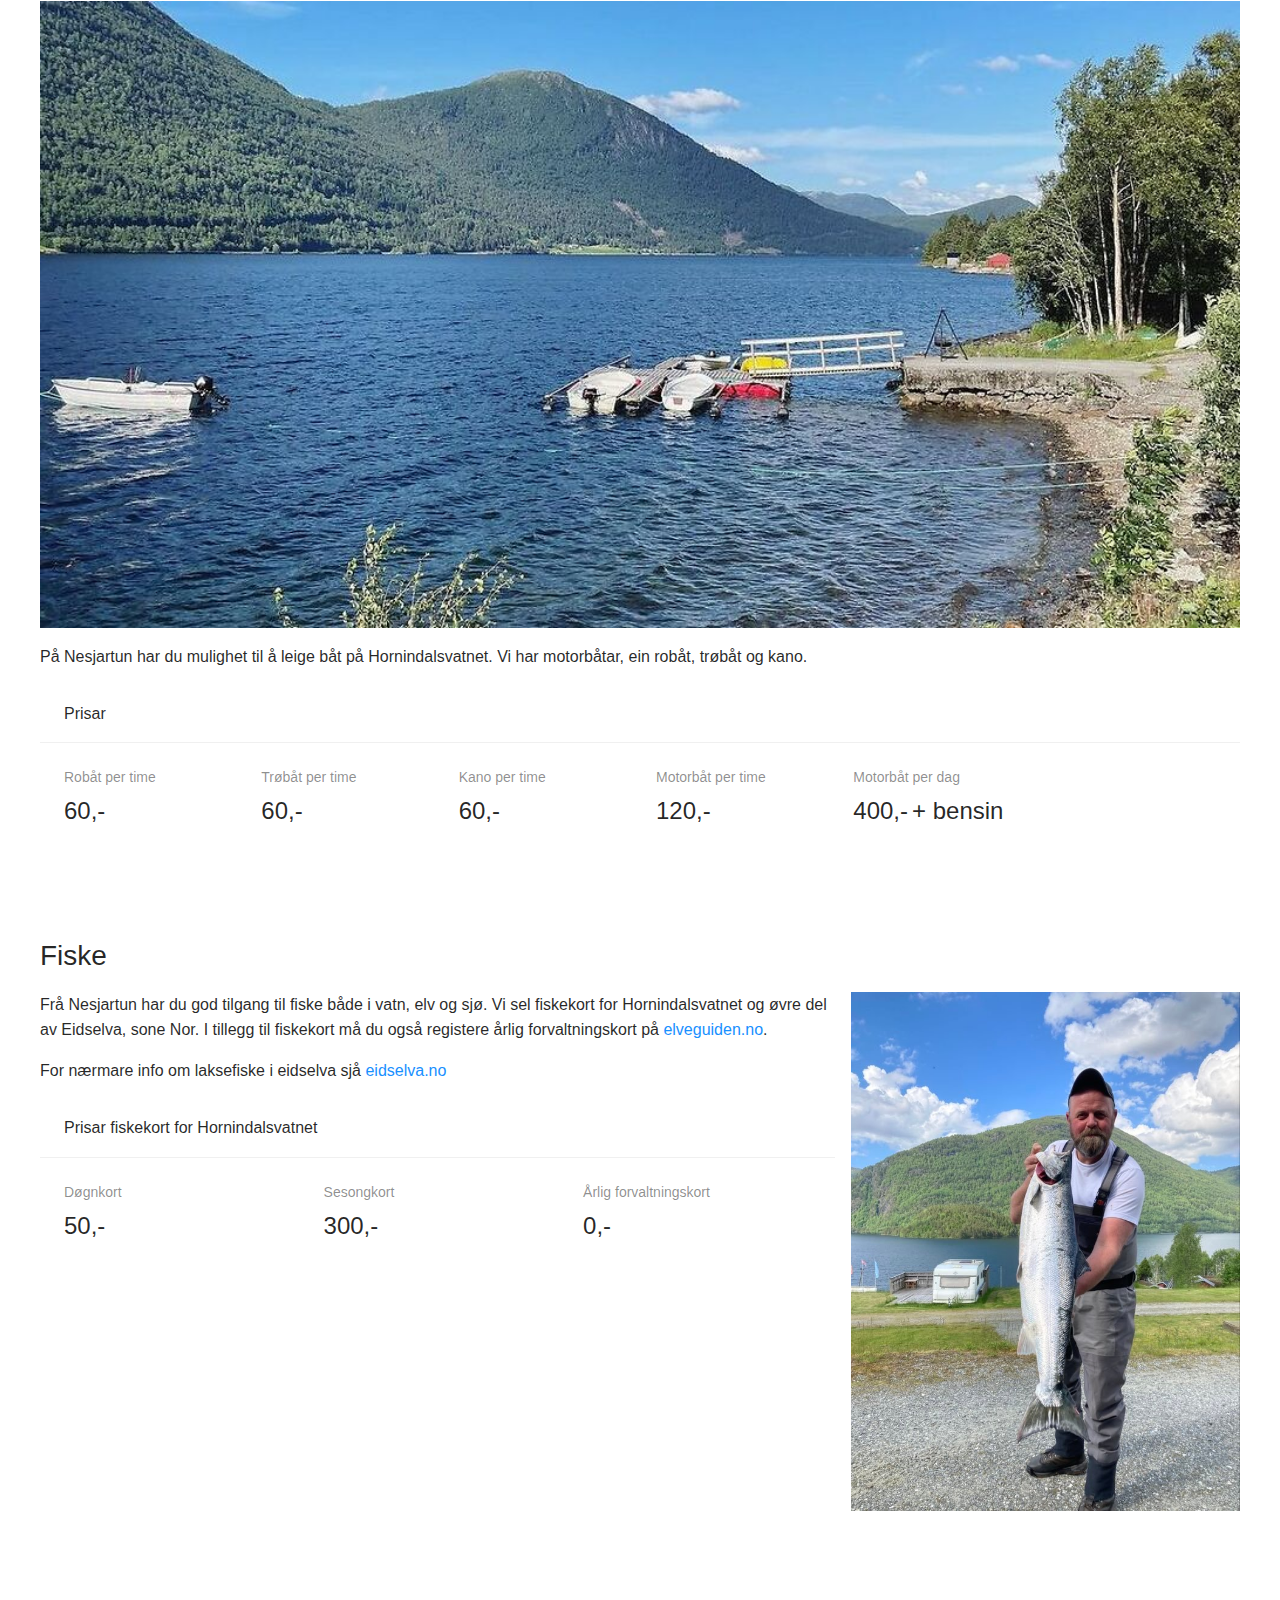
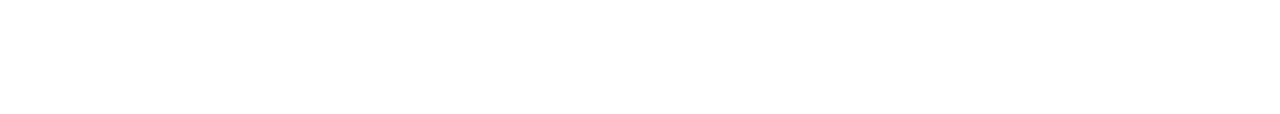
==== commit d88385b9: "update prices" ====
--- a/index.html
+++ b/index.html
@@ -1 +1 @@
-<!doctype html><html lang="en"><head><meta charset="utf-8"/><meta name="viewport" content="width=device-width,initial-scale=1"/><meta name="theme-color" content="#000000"/><meta name="description" content=""/><link rel="apple-touch-icon" href="./logo192.png"/><link rel="manifest" href="./manifest.json"/><title>Nesjartun Camping</title><script defer="defer" src="./static/js/main.c28aa9fe.js"></script><link href="./static/css/main.74d9a696.css" rel="stylesheet"></head><body><noscript>You need to enable JavaScript to run this app.</noscript><div id="root"></div></body></html>+<!doctype html><html lang="en"><head><meta charset="utf-8"/><meta name="viewport" content="width=device-width,initial-scale=1"/><meta name="theme-color" content="#000000"/><meta name="description" content=""/><link rel="apple-touch-icon" href="./logo192.png"/><link rel="manifest" href="./manifest.json"/><title>Nesjartun Camping</title><script defer="defer" src="./static/js/main.3477f7d0.js"></script><link href="./static/css/main.74d9a696.css" rel="stylesheet"></head><body><noscript>You need to enable JavaScript to run this app.</noscript><div id="root"></div></body></html>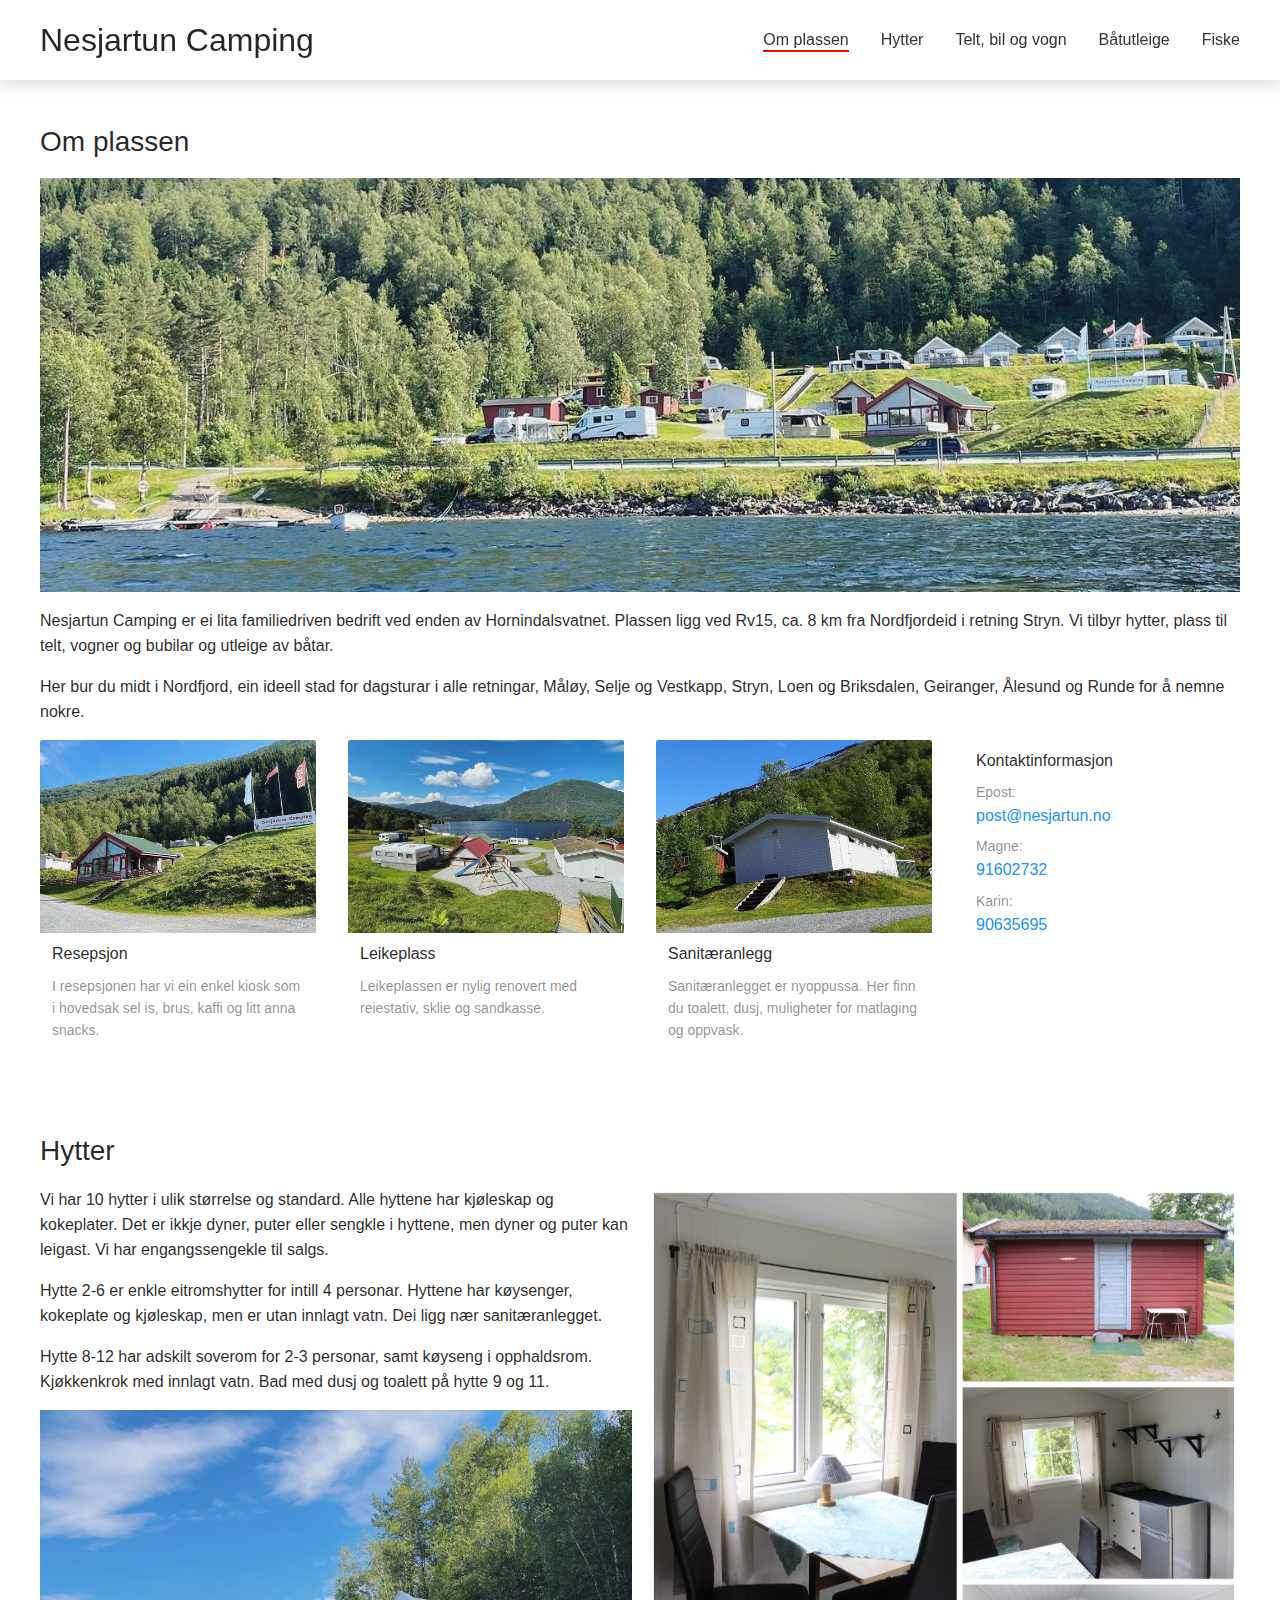
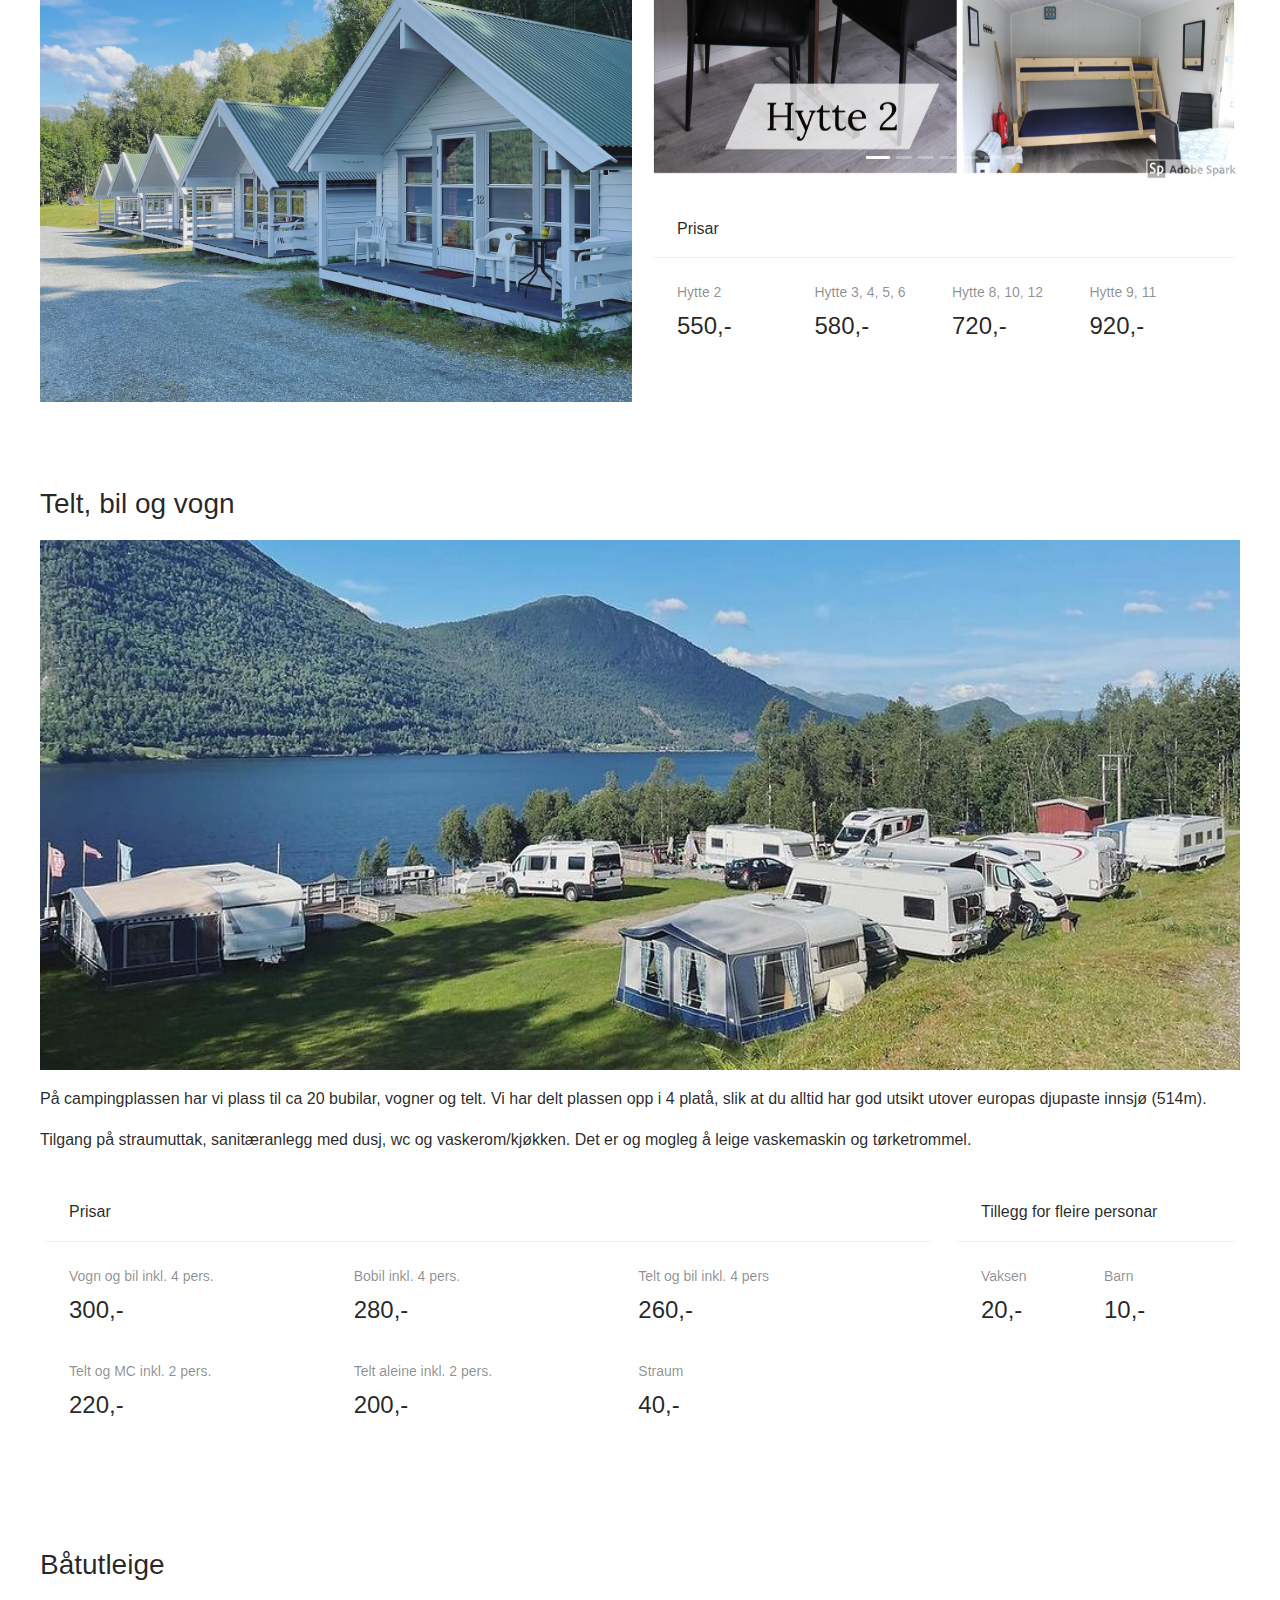
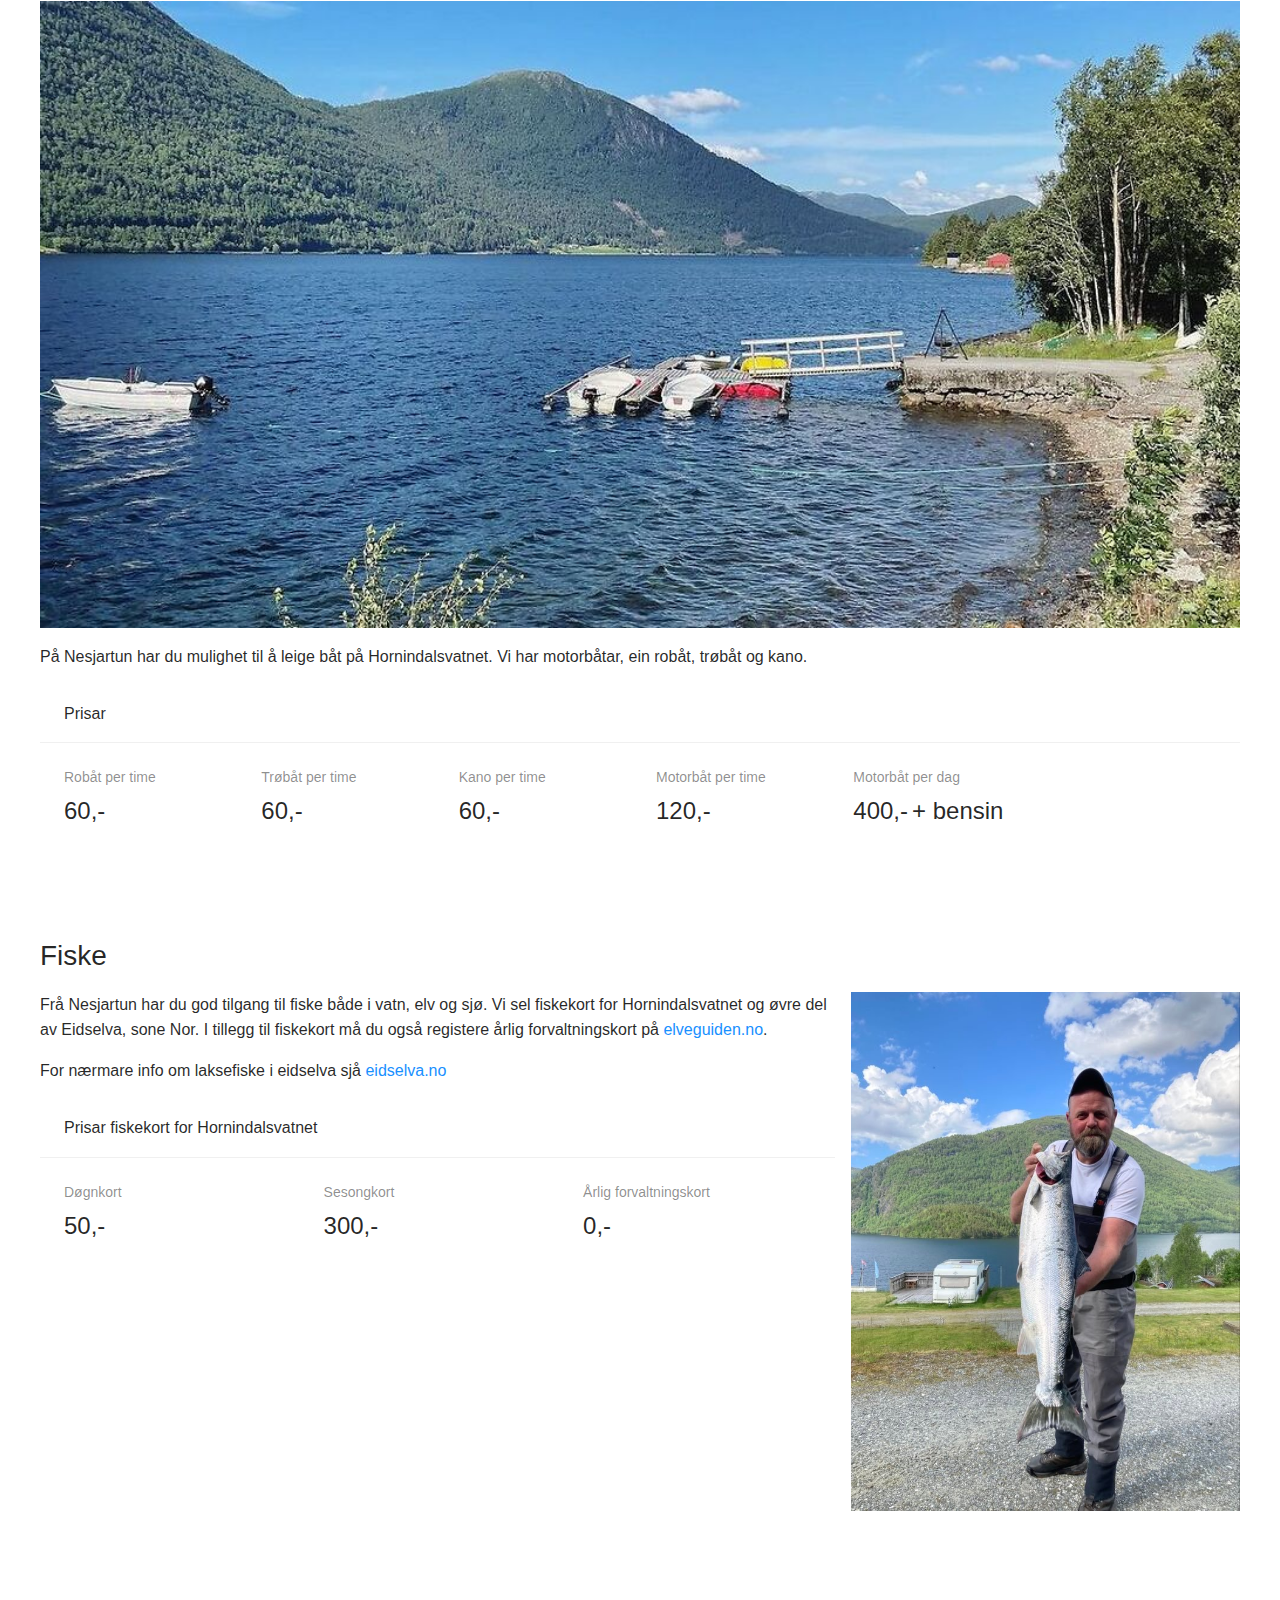
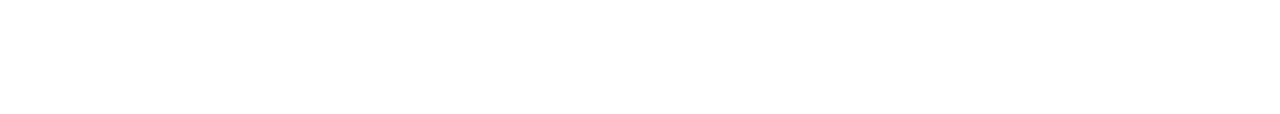
==== commit 433621c4: "update prices" ====
--- a/index.html
+++ b/index.html
@@ -1 +1 @@
-<!doctype html><html lang="en"><head><meta charset="utf-8"/><meta name="viewport" content="width=device-width,initial-scale=1"/><meta name="theme-color" content="#000000"/><meta name="description" content=""/><link rel="apple-touch-icon" href="./logo192.png"/><link rel="manifest" href="./manifest.json"/><title>Nesjartun Camping</title><script defer="defer" src="./static/js/main.3477f7d0.js"></script><link href="./static/css/main.74d9a696.css" rel="stylesheet"></head><body><noscript>You need to enable JavaScript to run this app.</noscript><div id="root"></div></body></html>+<!doctype html><html lang="en"><head><meta charset="utf-8"/><meta name="viewport" content="width=device-width,initial-scale=1"/><meta name="theme-color" content="#000000"/><meta name="description" content=""/><link rel="apple-touch-icon" href="./logo192.png"/><link rel="manifest" href="./manifest.json"/><title>Nesjartun Camping</title><script defer="defer" src="./static/js/main.0e4e07b7.js"></script><link href="./static/css/main.74d9a696.css" rel="stylesheet"></head><body><noscript>You need to enable JavaScript to run this app.</noscript><div id="root"></div></body></html>